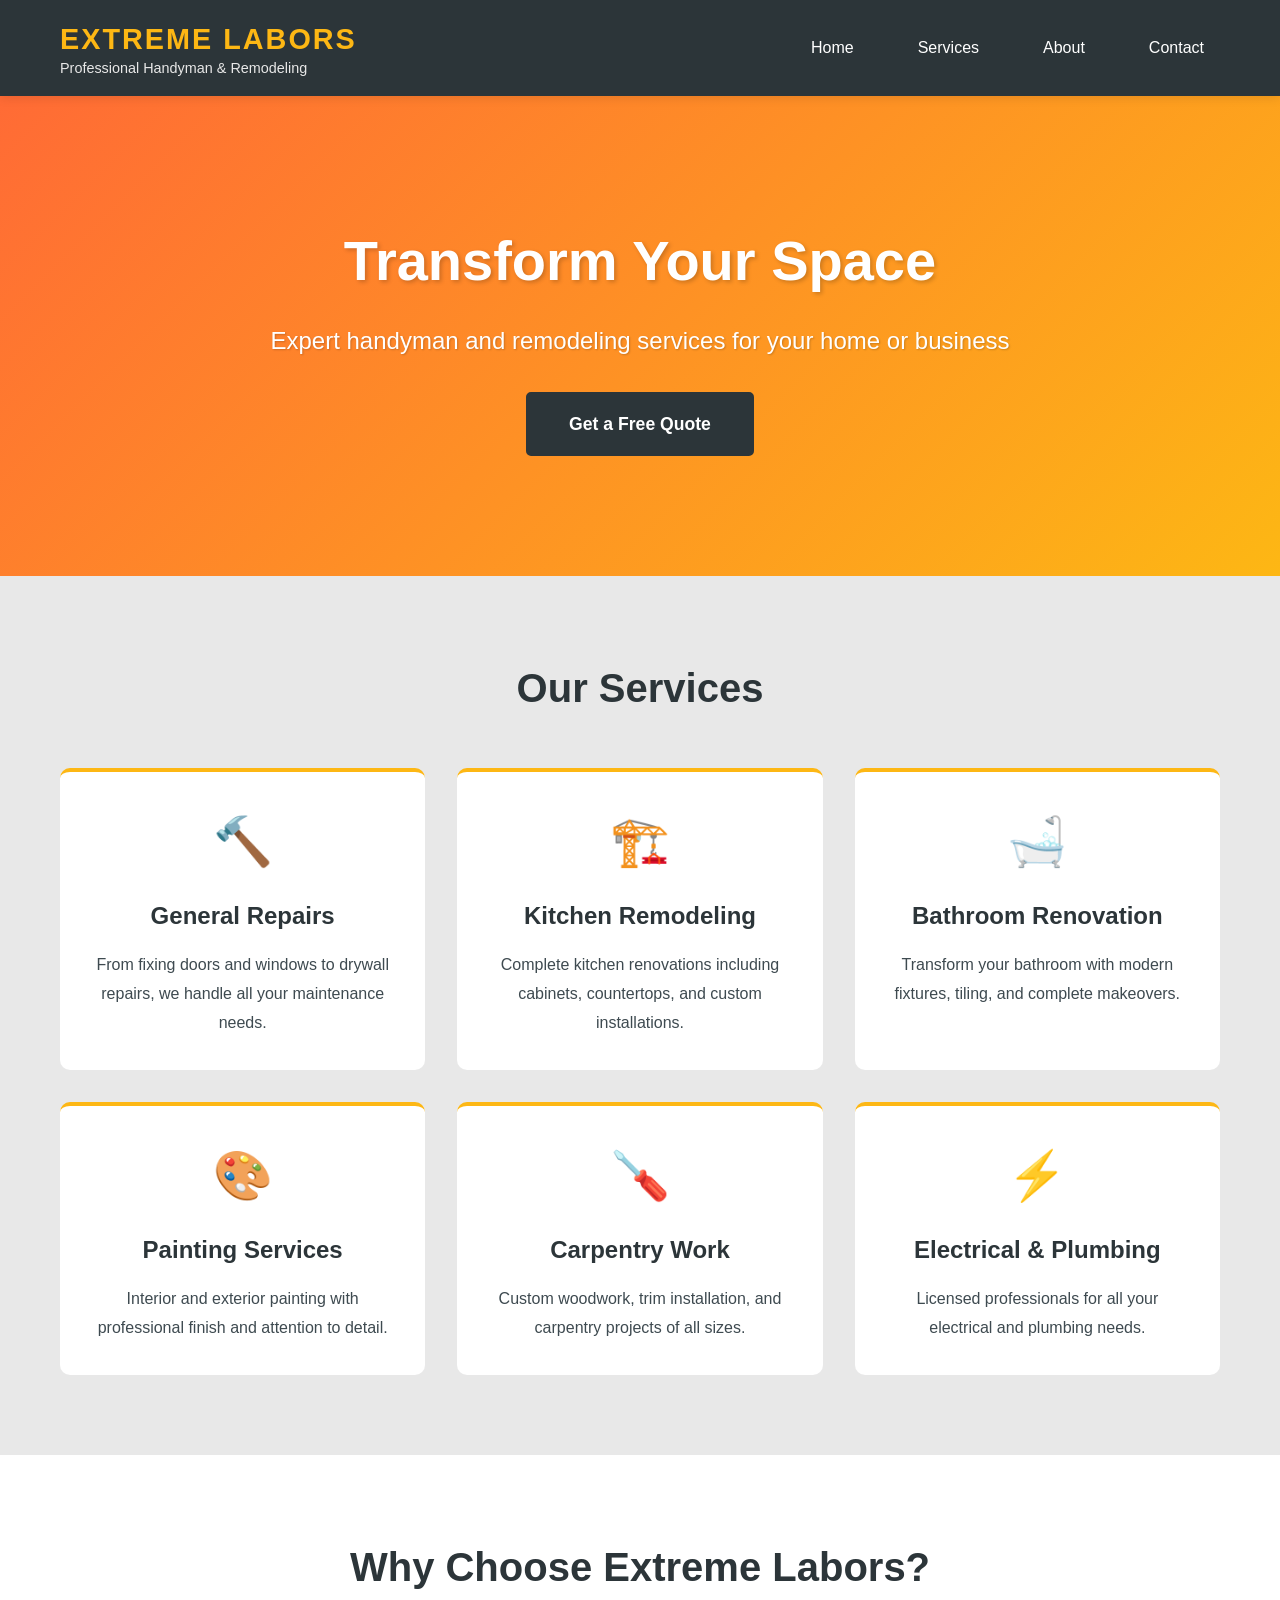
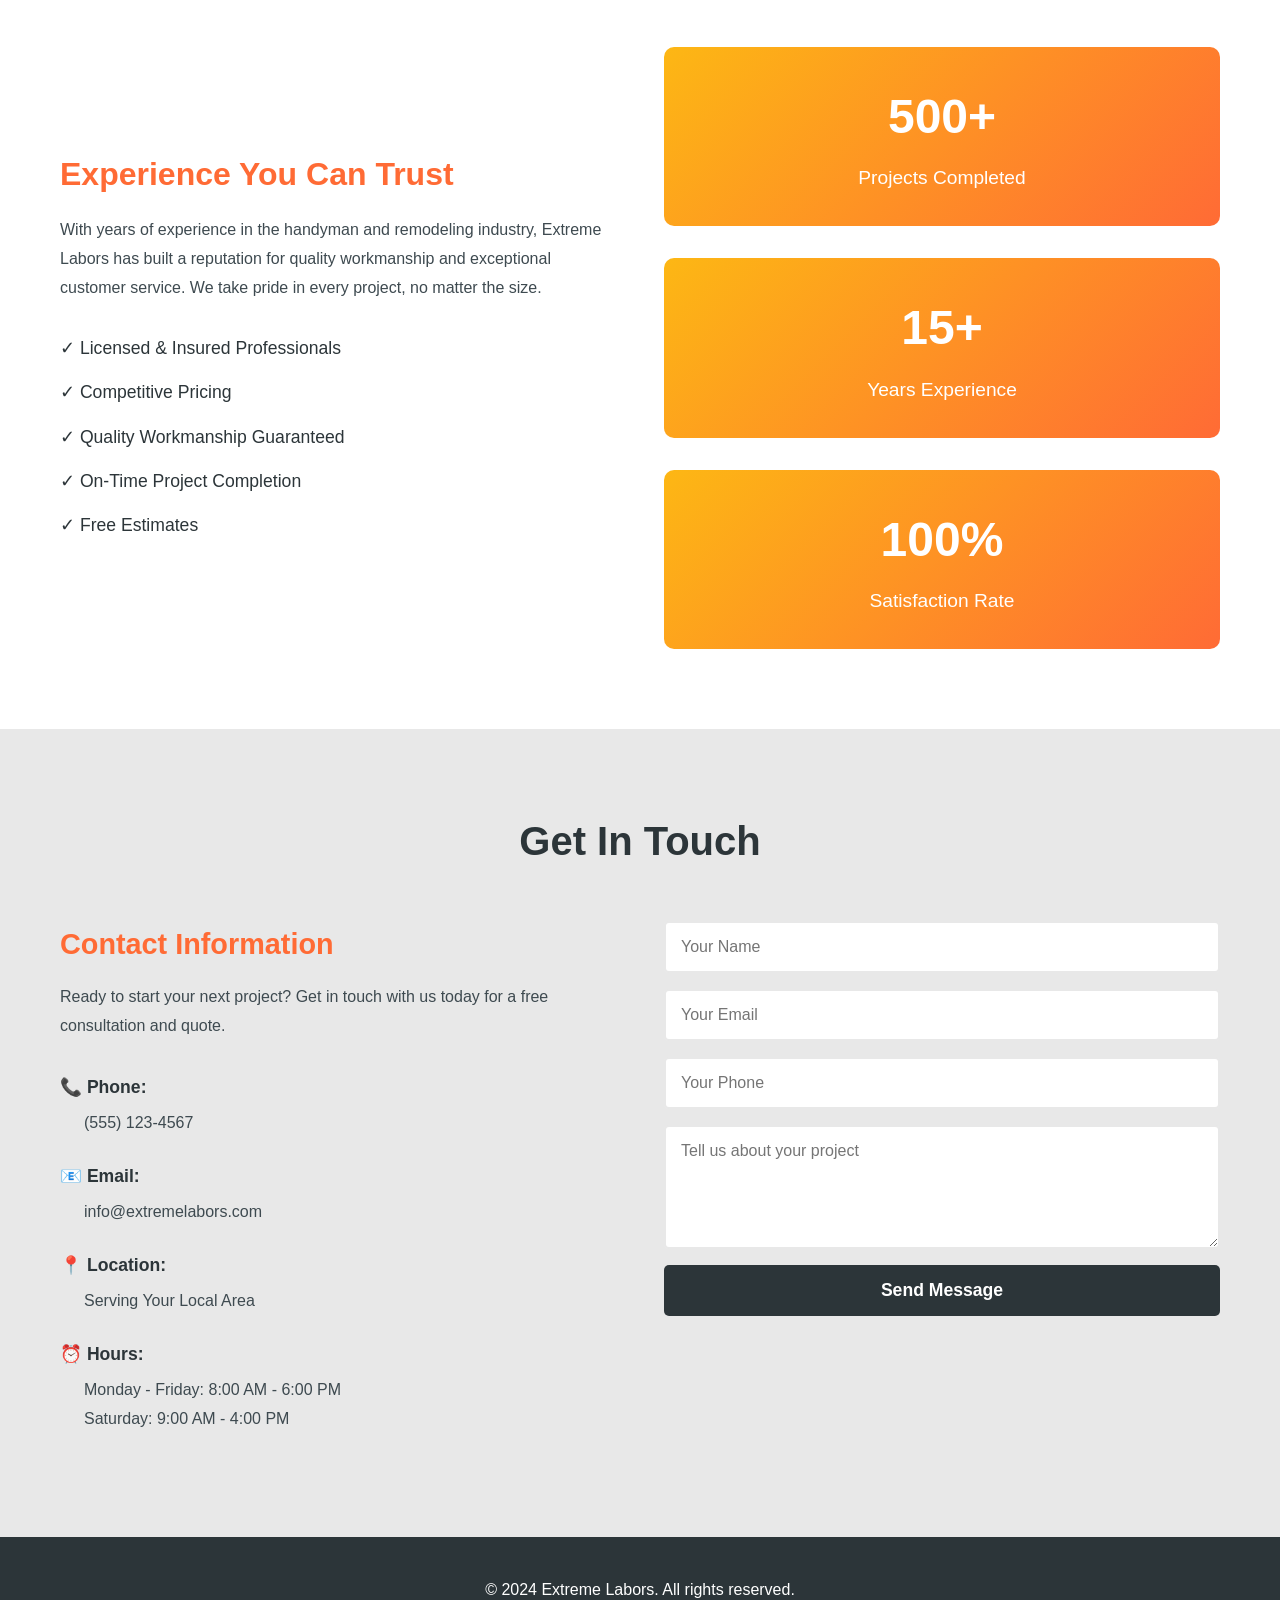
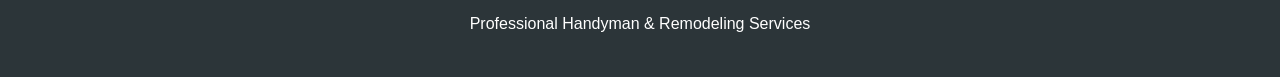
==== index.html @ 190b8da0 "Create Extreme Labors website with modern contractor color scheme Co-authored-by: D86petersen <93624" ====
<!DOCTYPE html>
<html lang="en">
<head>
    <meta charset="UTF-8">
    <meta name="viewport" content="width=device-width, initial-scale=1.0">
    <title>Extreme Labors - Professional Handyman & Remodeling Services</title>
    <link rel="stylesheet" href="styles.css">
</head>
<body>
    <header>
        <nav>
            <div class="logo">
                <h1>EXTREME LABORS</h1>
                <p class="tagline">Professional Handyman & Remodeling</p>
            </div>
            <ul class="nav-links">
                <li><a href="#home">Home</a></li>
                <li><a href="#services">Services</a></li>
                <li><a href="#about">About</a></li>
                <li><a href="#contact">Contact</a></li>
            </ul>
        </nav>
    </header>

    <section id="home" class="hero">
        <div class="hero-content">
            <h2>Transform Your Space</h2>
            <p>Expert handyman and remodeling services for your home or business</p>
            <a href="#contact" class="cta-button">Get a Free Quote</a>
        </div>
    </section>

    <section id="services" class="services">
        <div class="container">
            <h2>Our Services</h2>
            <div class="services-grid">
                <div class="service-card">
                    <div class="icon">🔨</div>
                    <h3>General Repairs</h3>
                    <p>From fixing doors and windows to drywall repairs, we handle all your maintenance needs.</p>
                </div>
                <div class="service-card">
                    <div class="icon">🏗️</div>
                    <h3>Kitchen Remodeling</h3>
                    <p>Complete kitchen renovations including cabinets, countertops, and custom installations.</p>
                </div>
                <div class="service-card">
                    <div class="icon">🛁</div>
                    <h3>Bathroom Renovation</h3>
                    <p>Transform your bathroom with modern fixtures, tiling, and complete makeovers.</p>
                </div>
                <div class="service-card">
                    <div class="icon">🎨</div>
                    <h3>Painting Services</h3>
                    <p>Interior and exterior painting with professional finish and attention to detail.</p>
                </div>
                <div class="service-card">
                    <div class="icon">🪛</div>
                    <h3>Carpentry Work</h3>
                    <p>Custom woodwork, trim installation, and carpentry projects of all sizes.</p>
                </div>
                <div class="service-card">
                    <div class="icon">⚡</div>
                    <h3>Electrical & Plumbing</h3>
                    <p>Licensed professionals for all your electrical and plumbing needs.</p>
                </div>
            </div>
        </div>
    </section>

    <section id="about" class="about">
        <div class="container">
            <h2>Why Choose Extreme Labors?</h2>
            <div class="about-content">
                <div class="about-text">
                    <h3>Experience You Can Trust</h3>
                    <p>With years of experience in the handyman and remodeling industry, Extreme Labors has built a reputation for quality workmanship and exceptional customer service. We take pride in every project, no matter the size.</p>
                    <ul class="features">
                        <li>✓ Licensed & Insured Professionals</li>
                        <li>✓ Competitive Pricing</li>
                        <li>✓ Quality Workmanship Guaranteed</li>
                        <li>✓ On-Time Project Completion</li>
                        <li>✓ Free Estimates</li>
                    </ul>
                </div>
                <div class="about-stats">
                    <div class="stat">
                        <h4>500+</h4>
                        <p>Projects Completed</p>
                    </div>
                    <div class="stat">
                        <h4>15+</h4>
                        <p>Years Experience</p>
                    </div>
                    <div class="stat">
                        <h4>100%</h4>
                        <p>Satisfaction Rate</p>
                    </div>
                </div>
            </div>
        </div>
    </section>

    <section id="contact" class="contact">
        <div class="container">
            <h2>Get In Touch</h2>
            <div class="contact-content">
                <div class="contact-info">
                    <h3>Contact Information</h3>
                    <p>Ready to start your next project? Get in touch with us today for a free consultation and quote.</p>
                    <div class="info-item">
                        <strong>📞 Phone:</strong>
                        <p>(555) 123-4567</p>
                    </div>
                    <div class="info-item">
                        <strong>📧 Email:</strong>
                        <p>info@extremelabors.com</p>
                    </div>
                    <div class="info-item">
                        <strong>📍 Location:</strong>
                        <p>Serving Your Local Area</p>
                    </div>
                    <div class="info-item">
                        <strong>⏰ Hours:</strong>
                        <p>Monday - Friday: 8:00 AM - 6:00 PM<br>
                        Saturday: 9:00 AM - 4:00 PM</p>
                    </div>
                </div>
                <div class="contact-form">
                    <form>
                        <input type="text" placeholder="Your Name" required>
                        <input type="email" placeholder="Your Email" required>
                        <input type="tel" placeholder="Your Phone">
                        <textarea placeholder="Tell us about your project" rows="5" required></textarea>
                        <button type="submit" class="cta-button">Send Message</button>
                    </form>
                </div>
            </div>
        </div>
    </section>

    <footer>
        <div class="container">
            <p>&copy; 2024 Extreme Labors. All rights reserved.</p>
            <p>Professional Handyman & Remodeling Services</p>
        </div>
    </footer>
</body>
</html>
---- styles.css ----
/* Modern Contractor Color Scheme */
:root {
    --primary-yellow: #FDB714;
    --primary-orange: #FF6B35;
    --dark-gray: #2C3539;
    --medium-gray: #3E4A50;
    --light-gray: #E8E8E8;
    --white: #FFFFFF;
    --accent-blue: #004E89;
}

* {
    margin: 0;
    padding: 0;
    box-sizing: border-box;
}

body {
    font-family: 'Segoe UI', Tahoma, Geneva, Verdana, sans-serif;
    line-height: 1.6;
    color: var(--dark-gray);
}

.container {
    max-width: 1200px;
    margin: 0 auto;
    padding: 0 20px;
}

/* Header & Navigation */
header {
    background: var(--dark-gray);
    color: var(--white);
    padding: 1rem 0;
    position: sticky;
    top: 0;
    z-index: 1000;
    box-shadow: 0 2px 10px rgba(0, 0, 0, 0.1);
}

nav {
    display: flex;
    justify-content: space-between;
    align-items: center;
    max-width: 1200px;
    margin: 0 auto;
    padding: 0 20px;
}

.logo h1 {
    color: var(--primary-yellow);
    font-size: 1.8rem;
    font-weight: bold;
    letter-spacing: 2px;
}

.logo .tagline {
    color: var(--light-gray);
    font-size: 0.9rem;
    margin-top: -5px;
}

.nav-links {
    display: flex;
    list-style: none;
    gap: 2rem;
}

.nav-links a {
    color: var(--white);
    text-decoration: none;
    font-weight: 500;
    transition: color 0.3s ease;
    padding: 0.5rem 1rem;
}

.nav-links a:hover {
    color: var(--primary-yellow);
}

/* Hero Section */
.hero {
    background: linear-gradient(135deg, var(--primary-orange) 0%, var(--primary-yellow) 100%);
    color: var(--white);
    padding: 120px 20px;
    text-align: center;
}

.hero-content h2 {
    font-size: 3.5rem;
    margin-bottom: 1rem;
    text-shadow: 2px 2px 4px rgba(0, 0, 0, 0.2);
}

.hero-content p {
    font-size: 1.5rem;
    margin-bottom: 2rem;
    text-shadow: 1px 1px 2px rgba(0, 0, 0, 0.2);
}

.cta-button {
    display: inline-block;
    background: var(--dark-gray);
    color: var(--white);
    padding: 15px 40px;
    text-decoration: none;
    border-radius: 5px;
    font-weight: bold;
    font-size: 1.1rem;
    transition: all 0.3s ease;
    border: 3px solid var(--dark-gray);
}

.cta-button:hover {
    background: var(--white);
    color: var(--dark-gray);
    transform: translateY(-3px);
    box-shadow: 0 5px 15px rgba(0, 0, 0, 0.3);
}

/* Services Section */
.services {
    padding: 80px 20px;
    background: var(--light-gray);
}

.services h2 {
    text-align: center;
    font-size: 2.5rem;
    margin-bottom: 3rem;
    color: var(--dark-gray);
}

.services-grid {
    display: grid;
    grid-template-columns: repeat(auto-fit, minmax(300px, 1fr));
    gap: 2rem;
}

.service-card {
    background: var(--white);
    padding: 2rem;
    border-radius: 10px;
    text-align: center;
    transition: all 0.3s ease;
    border-top: 4px solid var(--primary-yellow);
}

.service-card:hover {
    transform: translateY(-10px);
    box-shadow: 0 10px 30px rgba(0, 0, 0, 0.15);
    border-top-color: var(--primary-orange);
}

.service-card .icon {
    font-size: 3rem;
    margin-bottom: 1rem;
}

.service-card h3 {
    color: var(--dark-gray);
    margin-bottom: 1rem;
    font-size: 1.5rem;
}

.service-card p {
    color: var(--medium-gray);
    line-height: 1.8;
}

/* About Section */
.about {
    padding: 80px 20px;
    background: var(--white);
}

.about h2 {
    text-align: center;
    font-size: 2.5rem;
    margin-bottom: 3rem;
    color: var(--dark-gray);
}

.about-content {
    display: grid;
    grid-template-columns: 1fr 1fr;
    gap: 3rem;
    align-items: center;
}

.about-text h3 {
    color: var(--primary-orange);
    font-size: 2rem;
    margin-bottom: 1rem;
}

.about-text p {
    margin-bottom: 1.5rem;
    color: var(--medium-gray);
    line-height: 1.8;
}

.features {
    list-style: none;
}

.features li {
    padding: 0.5rem 0;
    color: var(--dark-gray);
    font-weight: 500;
    font-size: 1.1rem;
}

.about-stats {
    display: flex;
    flex-direction: column;
    gap: 2rem;
}

.stat {
    background: linear-gradient(135deg, var(--primary-yellow) 0%, var(--primary-orange) 100%);
    color: var(--white);
    padding: 2rem;
    border-radius: 10px;
    text-align: center;
}

.stat h4 {
    font-size: 3rem;
    margin-bottom: 0.5rem;
}

.stat p {
    font-size: 1.2rem;
    font-weight: 500;
}

/* Contact Section */
.contact {
    padding: 80px 20px;
    background: var(--light-gray);
}

.contact h2 {
    text-align: center;
    font-size: 2.5rem;
    margin-bottom: 3rem;
    color: var(--dark-gray);
}

.contact-content {
    display: grid;
    grid-template-columns: 1fr 1fr;
    gap: 3rem;
}

.contact-info h3 {
    color: var(--primary-orange);
    font-size: 1.8rem;
    margin-bottom: 1rem;
}

.contact-info p {
    color: var(--medium-gray);
    margin-bottom: 2rem;
    line-height: 1.8;
}

.info-item {
    margin-bottom: 1.5rem;
}

.info-item strong {
    color: var(--dark-gray);
    display: block;
    margin-bottom: 0.5rem;
    font-size: 1.1rem;
}

.info-item p {
    margin: 0;
    padding-left: 1.5rem;
}

.contact-form form {
    display: flex;
    flex-direction: column;
    gap: 1rem;
}

.contact-form input,
.contact-form textarea {
    padding: 15px;
    border: 2px solid var(--light-gray);
    border-radius: 5px;
    font-size: 1rem;
    font-family: inherit;
    transition: border-color 0.3s ease;
}

.contact-form input:focus,
.contact-form textarea:focus {
    outline: none;
    border-color: var(--primary-yellow);
}

.contact-form button {
    cursor: pointer;
    border: none;
}

/* Footer */
footer {
    background: var(--dark-gray);
    color: var(--white);
    text-align: center;
    padding: 2rem 20px;
}

footer p {
    margin: 0.5rem 0;
}

/* Responsive Design */
@media (max-width: 768px) {
    .nav-links {
        display: none;
    }
    
    .hero-content h2 {
        font-size: 2.5rem;
    }
    
    .hero-content p {
        font-size: 1.2rem;
    }
    
    .services-grid {
        grid-template-columns: 1fr;
    }
    
    .about-content,
    .contact-content {
        grid-template-columns: 1fr;
    }
    
    .about-stats {
        flex-direction: row;
        justify-content: space-around;
    }
    
    .stat {
        flex: 1;
        margin: 0 0.5rem;
    }
    
    .stat h4 {
        font-size: 2rem;
    }
    
    .stat p {
        font-size: 0.9rem;
    }
}

@media (max-width: 480px) {
    .logo h1 {
        font-size: 1.3rem;
    }
    
    .logo .tagline {
        font-size: 0.75rem;
    }
    
    .hero-content h2 {
        font-size: 2rem;
    }
    
    .hero-content p {
        font-size: 1rem;
    }
    
    .about-stats {
        flex-direction: column;
    }
    
    .stat {
        margin: 0;
    }
}
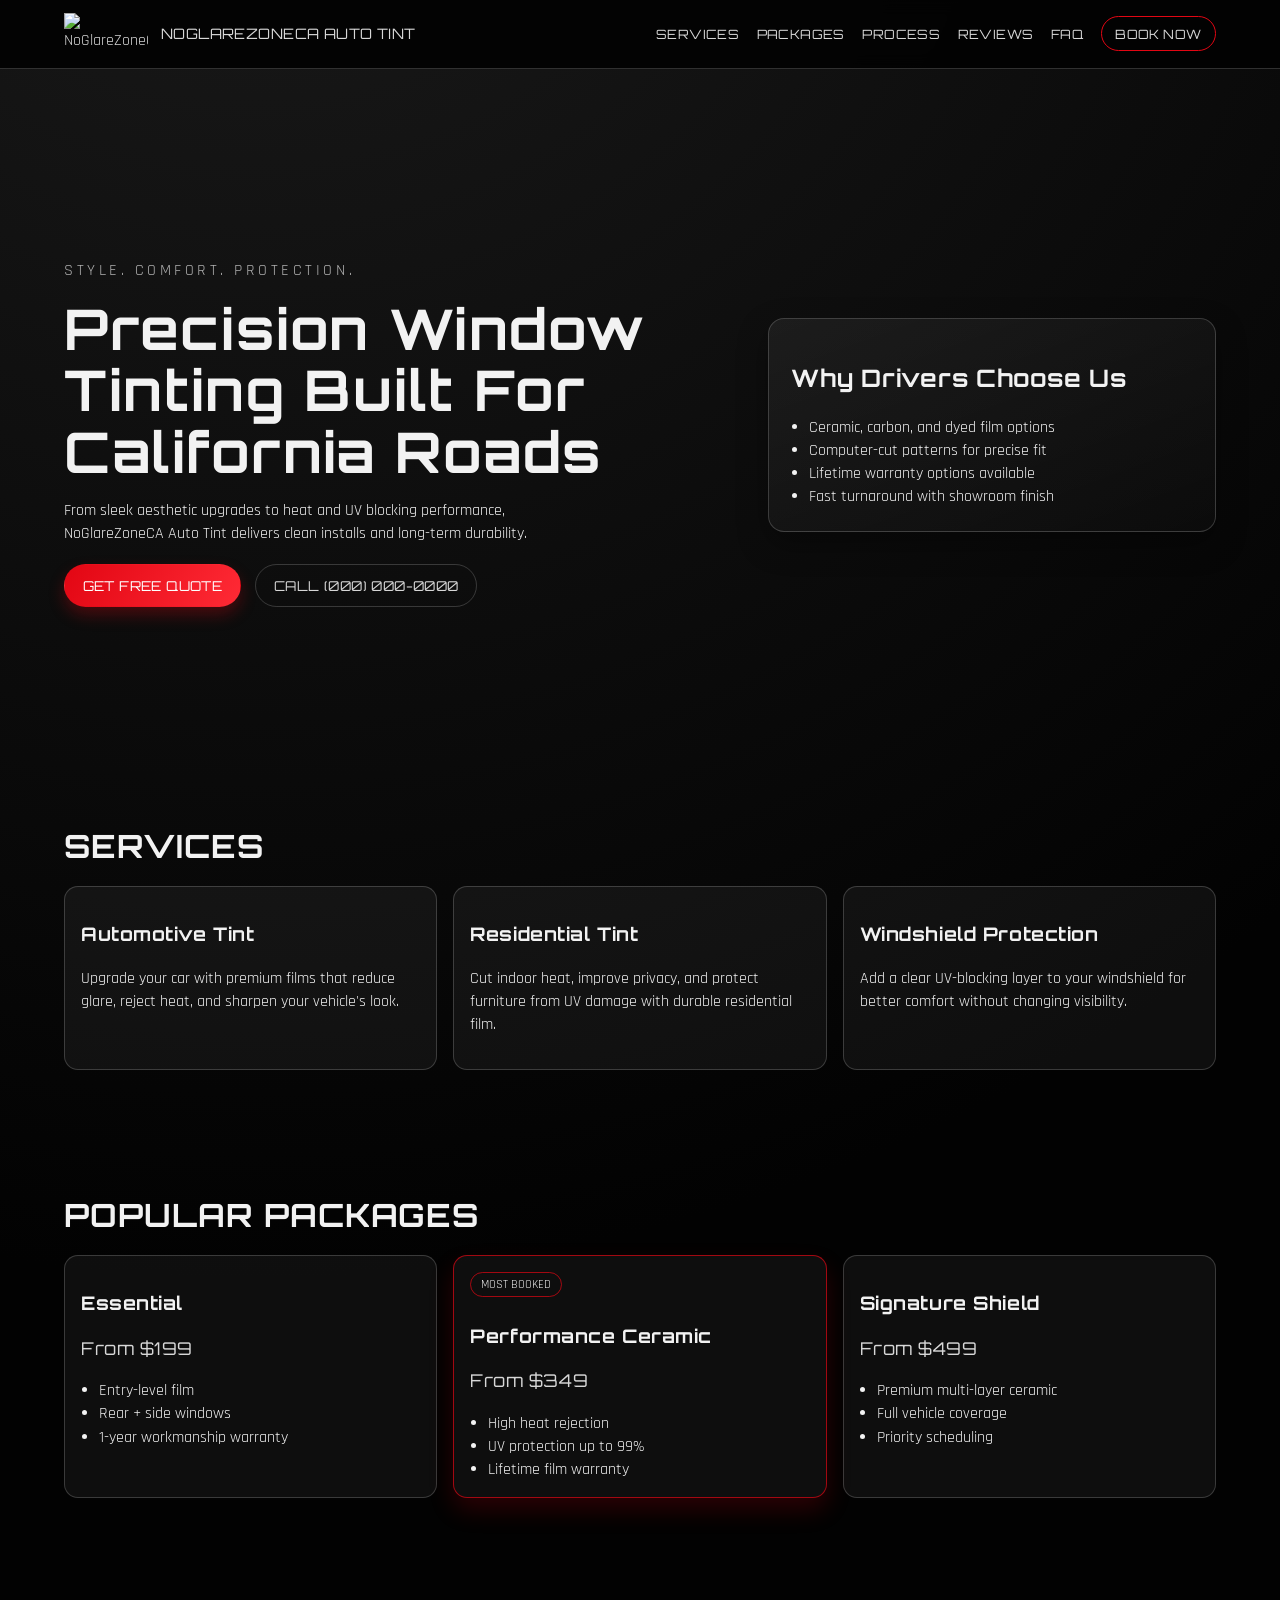
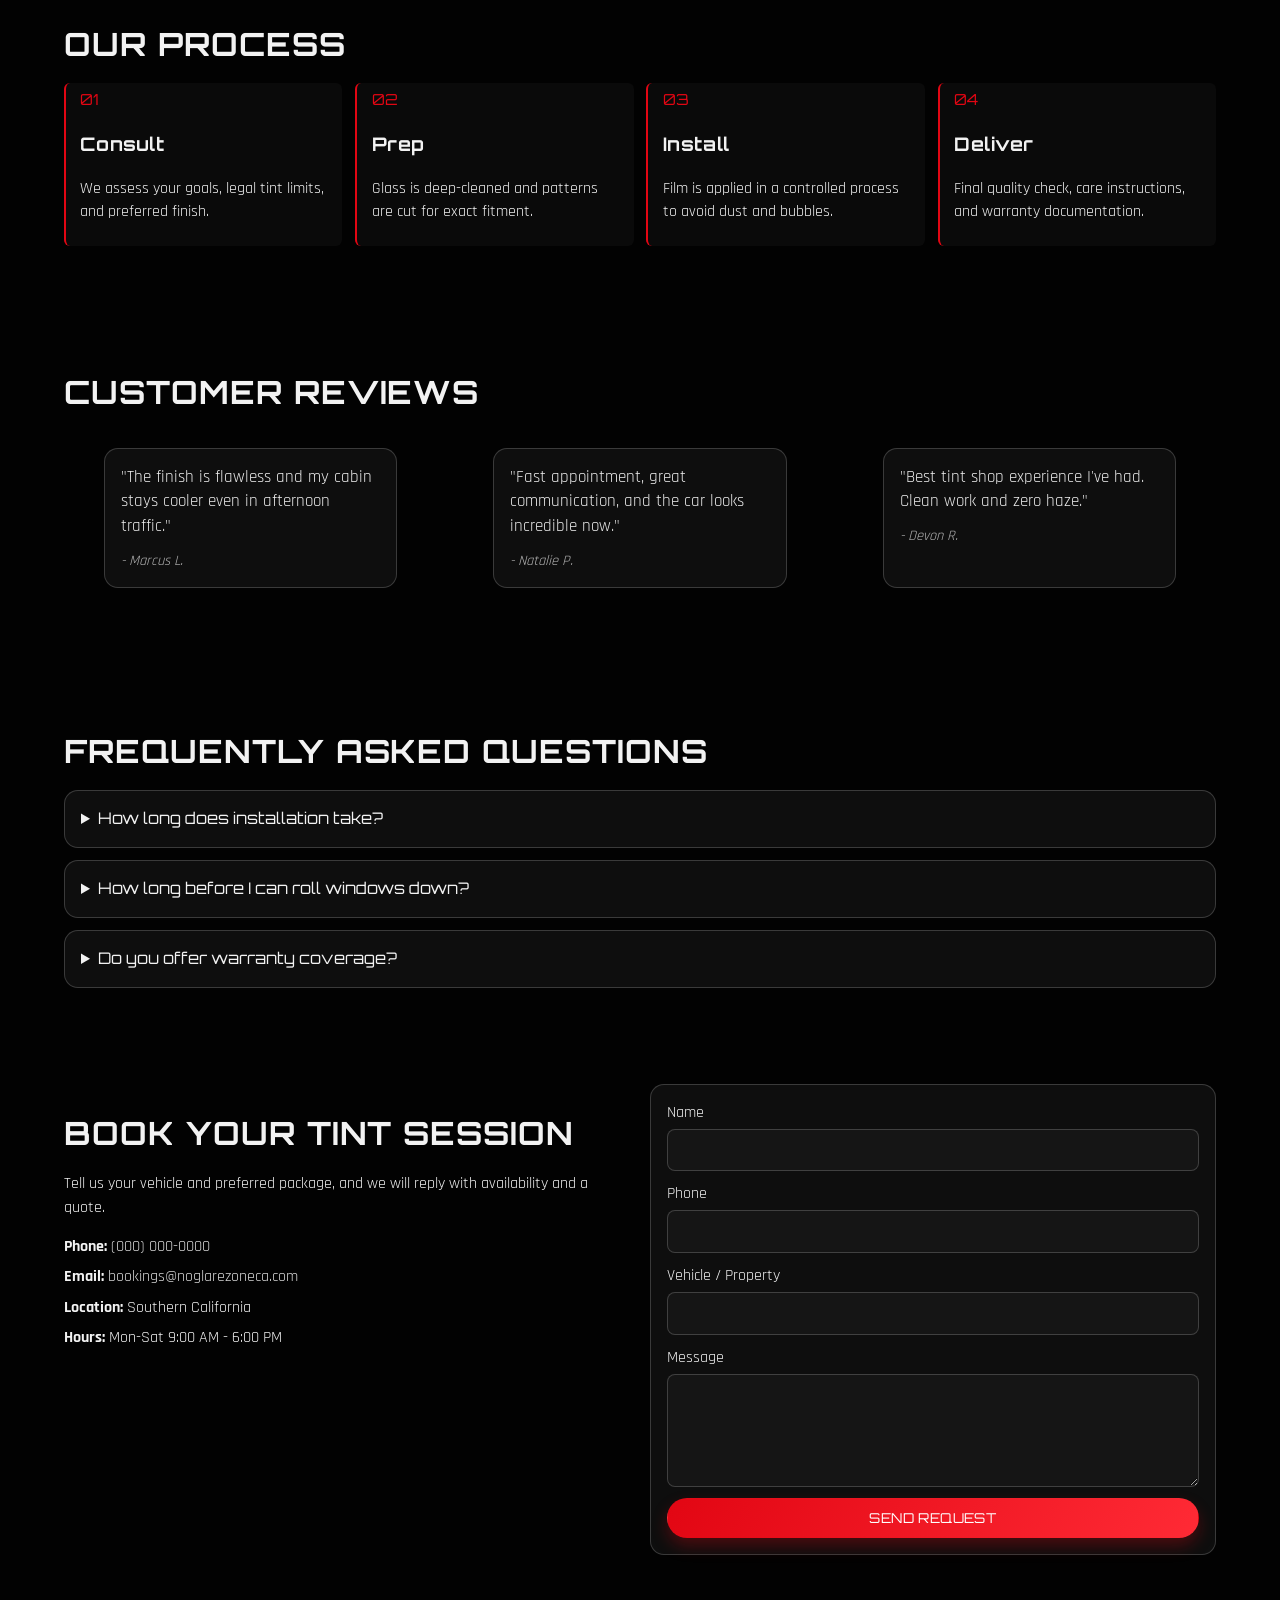
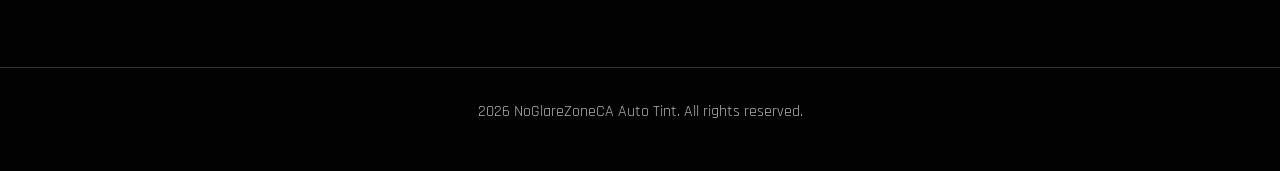
==== commit 65f19ffa: "Initial commit" ====
--- a/index.html
+++ b/index.html
@@ -1,149 +1,284 @@
 <!DOCTYPE html>
 <html lang="en">
-<head>
-    <meta charset="UTF-8">
-    <meta name="viewport" content="width=device-width, initial-scale=1.0">
-    <title>Extreme Labors - Professional Handyman & Remodeling Services</title>
-    <link rel="stylesheet" href="styles.css">
-</head>
-<body>
-    <header>
-        <nav>
-            <div class="logo">
-                <h1>EXTREME LABORS</h1>
-                <p class="tagline">Professional Handyman & Remodeling</p>
-            </div>
-            <ul class="nav-links">
-                <li><a href="#home">Home</a></li>
-                <li><a href="#services">Services</a></li>
-                <li><a href="#about">About</a></li>
-                <li><a href="#contact">Contact</a></li>
+  <head>
+    <meta charset="UTF-8" />
+    <meta http-equiv="X-UA-Compatible" content="IE=edge" />
+    <meta name="viewport" content="width=device-width, initial-scale=1.0" />
+    <title>NoGlareZoneCA Auto Tint | Premium Window Tinting</title>
+    <meta
+      name="description"
+      content="NoGlareZoneCA Auto Tint provides premium automotive and residential window tint installation with heat reduction, UV protection, and a precision finish."
+    />
+    <meta
+      name="keywords"
+      content="window tinting, auto tint, ceramic tint, tint shop, UV protection, heat rejection"
+    />
+    <meta name="author" content="NoGlareZoneCA Auto Tint" />
+    <meta property="og:type" content="website" />
+    <meta property="og:title" content="NoGlareZoneCA Auto Tint" />
+    <meta
+      property="og:description"
+      content="Professional window tinting with style, comfort, and protection."
+    />
+    <meta property="og:image" content="assets/noglarezoneca-logo.png" />
+    <meta property="og:url" content="https://noglarezoneca.com" />
+    <meta name="twitter:card" content="summary_large_image" />
+    <link rel="preconnect" href="https://fonts.googleapis.com" />
+    <link rel="preconnect" href="https://fonts.gstatic.com" crossorigin />
+    <link
+      href="https://fonts.googleapis.com/css2?family=Orbitron:wght@500;700;800&family=Rajdhani:wght@400;500;600;700&display=swap"
+      rel="stylesheet"
+    />
+    <link rel="manifest" href="site.webmanifest" />
+    <link rel="canonical" href="https://noglarezoneca.com" />
+    <link rel="stylesheet" href="styles.css" />
+    <script type="application/ld+json">
+      {
+        "@context": "https://schema.org",
+        "@type": "LocalBusiness",
+        "name": "NoGlareZoneCA Auto Tint",
+        "description": "Automotive and residential window tinting specialists.",
+        "url": "https://noglarezoneca.com",
+        "telephone": "+1-000-000-0000",
+        "email": "bookings@noglarezoneca.com",
+        "image": "https://noglarezoneca.com/assets/noglarezoneca-logo.png",
+        "areaServed": "California",
+        "openingHours": ["Mo-Sa 09:00-18:00"],
+        "priceRange": "$$"
+      }
+    </script>
+  </head>
+  <body>
+    <header class="topbar">
+      <a class="brand" href="#home" aria-label="NoGlareZoneCA Home">
+        <img
+          id="brandLogo"
+          src="assets/noglarezoneca-logo.png"
+          alt="NoGlareZoneCA Auto Tint logo"
+          width="180"
+          height="90"
+        />
+        <span>NoGlareZoneCA Auto Tint</span>
+      </a>
+
+      <button id="menuToggle" class="menu-toggle" aria-expanded="false" aria-controls="navMenu">
+        Menu
+      </button>
+
+      <nav id="navMenu" class="nav" aria-label="Main Navigation">
+        <a href="#services">Services</a>
+        <a href="#packages">Packages</a>
+        <a href="#process">Process</a>
+        <a href="#reviews">Reviews</a>
+        <a href="#faq">FAQ</a>
+        <a href="#contact" class="nav-cta">Book Now</a>
+      </nav>
+    </header>
+
+    <main id="home">
+      <section class="hero reveal">
+        <div class="hero-copy">
+          <p class="eyebrow">Style. Comfort. Protection.</p>
+          <h1>Precision Window Tinting Built For California Roads</h1>
+          <p>
+            From sleek aesthetic upgrades to heat and UV blocking performance, NoGlareZoneCA
+            Auto Tint delivers clean installs and long-term durability.
+          </p>
+          <div class="hero-actions">
+            <a class="btn btn-primary" href="#contact">Get Free Quote</a>
+            <a class="btn btn-outline" href="tel:+10000000000">Call (000) 000-0000</a>
+          </div>
+        </div>
+        <div class="hero-card">
+          <h2>Why Drivers Choose Us</h2>
+          <ul>
+            <li>Ceramic, carbon, and dyed film options</li>
+            <li>Computer-cut patterns for precise fit</li>
+            <li>Lifetime warranty options available</li>
+            <li>Fast turnaround with showroom finish</li>
+          </ul>
+        </div>
+      </section>
+
+      <section id="services" class="section reveal">
+        <h2>Services</h2>
+        <div class="grid three">
+          <article class="card">
+            <h3>Automotive Tint</h3>
+            <p>
+              Upgrade your car with premium films that reduce glare, reject heat, and sharpen your
+              vehicle's look.
+            </p>
+          </article>
+          <article class="card">
+            <h3>Residential Tint</h3>
+            <p>
+              Cut indoor heat, improve privacy, and protect furniture from UV damage with durable
+              residential film.
+            </p>
+          </article>
+          <article class="card">
+            <h3>Windshield Protection</h3>
+            <p>
+              Add a clear UV-blocking layer to your windshield for better comfort without changing
+              visibility.
+            </p>
+          </article>
+        </div>
+      </section>
+
+      <section id="packages" class="section reveal">
+        <h2>Popular Packages</h2>
+        <div class="grid three pricing">
+          <article class="price-card">
+            <h3>Essential</h3>
+            <p class="price">From $199</p>
+            <ul>
+              <li>Entry-level film</li>
+              <li>Rear + side windows</li>
+              <li>1-year workmanship warranty</li>
             </ul>
-        </nav>
-    </header>
-
-    <section id="home" class="hero">
-        <div class="hero-content">
-            <h2>Transform Your Space</h2>
-            <p>Expert handyman and remodeling services for your home or business</p>
-            <a href="#contact" class="cta-button">Get a Free Quote</a>
-        </div>
-    </section>
-
-    <section id="services" class="services">
-        <div class="container">
-            <h2>Our Services</h2>
-            <div class="services-grid">
-                <div class="service-card">
-                    <div class="icon">🔨</div>
-                    <h3>General Repairs</h3>
-                    <p>From fixing doors and windows to drywall repairs, we handle all your maintenance needs.</p>
-                </div>
-                <div class="service-card">
-                    <div class="icon">🏗️</div>
-                    <h3>Kitchen Remodeling</h3>
-                    <p>Complete kitchen renovations including cabinets, countertops, and custom installations.</p>
-                </div>
-                <div class="service-card">
-                    <div class="icon">🛁</div>
-                    <h3>Bathroom Renovation</h3>
-                    <p>Transform your bathroom with modern fixtures, tiling, and complete makeovers.</p>
-                </div>
-                <div class="service-card">
-                    <div class="icon">🎨</div>
-                    <h3>Painting Services</h3>
-                    <p>Interior and exterior painting with professional finish and attention to detail.</p>
-                </div>
-                <div class="service-card">
-                    <div class="icon">🪛</div>
-                    <h3>Carpentry Work</h3>
-                    <p>Custom woodwork, trim installation, and carpentry projects of all sizes.</p>
-                </div>
-                <div class="service-card">
-                    <div class="icon">⚡</div>
-                    <h3>Electrical & Plumbing</h3>
-                    <p>Licensed professionals for all your electrical and plumbing needs.</p>
-                </div>
-            </div>
-        </div>
-    </section>
-
-    <section id="about" class="about">
-        <div class="container">
-            <h2>Why Choose Extreme Labors?</h2>
-            <div class="about-content">
-                <div class="about-text">
-                    <h3>Experience You Can Trust</h3>
-                    <p>With years of experience in the handyman and remodeling industry, Extreme Labors has built a reputation for quality workmanship and exceptional customer service. We take pride in every project, no matter the size.</p>
-                    <ul class="features">
-                        <li>✓ Licensed & Insured Professionals</li>
-                        <li>✓ Competitive Pricing</li>
-                        <li>✓ Quality Workmanship Guaranteed</li>
-                        <li>✓ On-Time Project Completion</li>
-                        <li>✓ Free Estimates</li>
-                    </ul>
-                </div>
-                <div class="about-stats">
-                    <div class="stat">
-                        <h4>500+</h4>
-                        <p>Projects Completed</p>
-                    </div>
-                    <div class="stat">
-                        <h4>15+</h4>
-                        <p>Years Experience</p>
-                    </div>
-                    <div class="stat">
-                        <h4>100%</h4>
-                        <p>Satisfaction Rate</p>
-                    </div>
-                </div>
-            </div>
-        </div>
-    </section>
-
-    <section id="contact" class="contact">
-        <div class="container">
-            <h2>Get In Touch</h2>
-            <div class="contact-content">
-                <div class="contact-info">
-                    <h3>Contact Information</h3>
-                    <p>Ready to start your next project? Get in touch with us today for a free consultation and quote.</p>
-                    <div class="info-item">
-                        <strong>📞 Phone:</strong>
-                        <p>(555) 123-4567</p>
-                    </div>
-                    <div class="info-item">
-                        <strong>📧 Email:</strong>
-                        <p>info@extremelabors.com</p>
-                    </div>
-                    <div class="info-item">
-                        <strong>📍 Location:</strong>
-                        <p>Serving Your Local Area</p>
-                    </div>
-                    <div class="info-item">
-                        <strong>⏰ Hours:</strong>
-                        <p>Monday - Friday: 8:00 AM - 6:00 PM<br>
-                        Saturday: 9:00 AM - 4:00 PM</p>
-                    </div>
-                </div>
-                <div class="contact-form">
-                    <form>
-                        <input type="text" placeholder="Your Name" required>
-                        <input type="email" placeholder="Your Email" required>
-                        <input type="tel" placeholder="Your Phone">
-                        <textarea placeholder="Tell us about your project" rows="5" required></textarea>
-                        <button type="submit" class="cta-button">Send Message</button>
-                    </form>
-                </div>
-            </div>
-        </div>
-    </section>
-
-    <footer>
-        <div class="container">
-            <p>&copy; 2024 Extreme Labors. All rights reserved.</p>
-            <p>Professional Handyman & Remodeling Services</p>
-        </div>
+          </article>
+          <article class="price-card featured">
+            <p class="tag">Most Booked</p>
+            <h3>Performance Ceramic</h3>
+            <p class="price">From $349</p>
+            <ul>
+              <li>High heat rejection</li>
+              <li>UV protection up to 99%</li>
+              <li>Lifetime film warranty</li>
+            </ul>
+          </article>
+          <article class="price-card">
+            <h3>Signature Shield</h3>
+            <p class="price">From $499</p>
+            <ul>
+              <li>Premium multi-layer ceramic</li>
+              <li>Full vehicle coverage</li>
+              <li>Priority scheduling</li>
+            </ul>
+          </article>
+        </div>
+      </section>
+
+      <section id="process" class="section reveal">
+        <h2>Our Process</h2>
+        <div class="timeline">
+          <article>
+            <span>01</span>
+            <h3>Consult</h3>
+            <p>We assess your goals, legal tint limits, and preferred finish.</p>
+          </article>
+          <article>
+            <span>02</span>
+            <h3>Prep</h3>
+            <p>Glass is deep-cleaned and patterns are cut for exact fitment.</p>
+          </article>
+          <article>
+            <span>03</span>
+            <h3>Install</h3>
+            <p>Film is applied in a controlled process to avoid dust and bubbles.</p>
+          </article>
+          <article>
+            <span>04</span>
+            <h3>Deliver</h3>
+            <p>Final quality check, care instructions, and warranty documentation.</p>
+          </article>
+        </div>
+      </section>
+
+      <section id="reviews" class="section reveal">
+        <h2>Customer Reviews</h2>
+        <div class="grid three">
+          <blockquote class="review">
+            "The finish is flawless and my cabin stays cooler even in afternoon traffic."
+            <cite>- Marcus L.</cite>
+          </blockquote>
+          <blockquote class="review">
+            "Fast appointment, great communication, and the car looks incredible now."
+            <cite>- Natalie P.</cite>
+          </blockquote>
+          <blockquote class="review">
+            "Best tint shop experience I've had. Clean work and zero haze."
+            <cite>- Devon R.</cite>
+          </blockquote>
+        </div>
+      </section>
+
+      <section id="faq" class="section reveal">
+        <h2>Frequently Asked Questions</h2>
+        <div class="faq-list">
+          <details>
+            <summary>How long does installation take?</summary>
+            <p>Most vehicles are completed in 2-4 hours, depending on film and coverage.</p>
+          </details>
+          <details>
+            <summary>How long before I can roll windows down?</summary>
+            <p>We recommend waiting at least 3-5 days while film fully cures.</p>
+          </details>
+          <details>
+            <summary>Do you offer warranty coverage?</summary>
+            <p>Yes. Warranty terms vary by film, with lifetime options on premium packages.</p>
+          </details>
+        </div>
+      </section>
+
+      <section id="contact" class="section contact reveal">
+        <div>
+          <h2>Book Your Tint Session</h2>
+          <p>
+            Tell us your vehicle and preferred package, and we will reply with availability and a
+            quote.
+          </p>
+          <ul class="contact-list">
+            <li><strong>Phone:</strong> <a href="tel:+10000000000">(000) 000-0000</a></li>
+            <li><strong>Email:</strong> <a href="mailto:bookings@noglarezoneca.com">bookings@noglarezoneca.com</a></li>
+            <li><strong>Location:</strong> Southern California</li>
+            <li><strong>Hours:</strong> Mon-Sat 9:00 AM - 6:00 PM</li>
+          </ul>
+        </div>
+
+        <form
+          name="contact"
+          method="POST"
+          action="thank-you.html"
+          data-netlify="true"
+          netlify-honeypot="bot-field"
+          class="contact-form"
+        >
+          <input type="hidden" name="form-name" value="contact" />
+          <p class="hidden-field">
+            <label>
+              Do not fill this out if you're human: <input name="bot-field" />
+            </label>
+          </p>
+          <label>
+            Name
+            <input type="text" name="name" required autocomplete="name" />
+          </label>
+          <label>
+            Phone
+            <input type="tel" name="phone" required autocomplete="tel" />
+          </label>
+          <label>
+            Vehicle / Property
+            <input type="text" name="vehicle" required />
+          </label>
+          <label>
+            Message
+            <textarea name="message" rows="4" required></textarea>
+          </label>
+          <button class="btn btn-primary" type="submit">Send Request</button>
+        </form>
+      </section>
+    </main>
+
+    <footer class="footer">
+      <p>
+        <span id="year"></span> NoGlareZoneCA Auto Tint. All rights reserved.
+      </p>
     </footer>
-</body>
+
+    <script src="script.js"></script>
+  </body>
 </html>
--- a/styles.css
+++ b/styles.css
@@ -1,390 +1,380 @@
-/* Modern Contractor Color Scheme */
 :root {
-    --primary-yellow: #FDB714;
-    --primary-orange: #FF6B35;
-    --dark-gray: #2C3539;
-    --medium-gray: #3E4A50;
-    --light-gray: #E8E8E8;
-    --white: #FFFFFF;
-    --accent-blue: #004E89;
+  --bg: #020202;
+  --bg-soft: #111;
+  --text: #f2f2f2;
+  --muted: #b2b2b2;
+  --silver: #d7d7d7;
+  --red: #e20613;
+  --red-dark: #96070d;
+  --card: rgba(255, 255, 255, 0.05);
+  --border: rgba(255, 255, 255, 0.18);
+  --shadow: 0 12px 30px rgba(0, 0, 0, 0.35);
 }
 
 * {
-    margin: 0;
-    padding: 0;
-    box-sizing: border-box;
-}
-
+  box-sizing: border-box;
+}
+
+html,
 body {
-    font-family: 'Segoe UI', Tahoma, Geneva, Verdana, sans-serif;
-    line-height: 1.6;
-    color: var(--dark-gray);
-}
-
-.container {
-    max-width: 1200px;
-    margin: 0 auto;
-    padding: 0 20px;
-}
-
-/* Header & Navigation */
-header {
-    background: var(--dark-gray);
-    color: var(--white);
-    padding: 1rem 0;
-    position: sticky;
-    top: 0;
-    z-index: 1000;
-    box-shadow: 0 2px 10px rgba(0, 0, 0, 0.1);
-}
-
-nav {
-    display: flex;
-    justify-content: space-between;
-    align-items: center;
-    max-width: 1200px;
-    margin: 0 auto;
-    padding: 0 20px;
-}
-
-.logo h1 {
-    color: var(--primary-yellow);
-    font-size: 1.8rem;
-    font-weight: bold;
-    letter-spacing: 2px;
-}
-
-.logo .tagline {
-    color: var(--light-gray);
-    font-size: 0.9rem;
-    margin-top: -5px;
-}
-
-.nav-links {
-    display: flex;
-    list-style: none;
-    gap: 2rem;
-}
-
-.nav-links a {
-    color: var(--white);
-    text-decoration: none;
-    font-weight: 500;
-    transition: color 0.3s ease;
-    padding: 0.5rem 1rem;
-}
-
-.nav-links a:hover {
-    color: var(--primary-yellow);
-}
-
-/* Hero Section */
+  margin: 0;
+  padding: 0;
+}
+
+body {
+  font-family: "Rajdhani", sans-serif;
+  color: var(--text);
+  background: radial-gradient(circle at 20% -10%, #1c1c1c 0%, var(--bg) 42%),
+    linear-gradient(130deg, rgba(226, 6, 19, 0.08), transparent 36%);
+  line-height: 1.45;
+}
+
+h1,
+h2,
+h3,
+.brand span,
+.price,
+.btn,
+.nav a {
+  font-family: "Orbitron", sans-serif;
+  letter-spacing: 0.03em;
+}
+
+a {
+  color: var(--silver);
+  text-decoration: none;
+}
+
+a:hover {
+  color: var(--text);
+}
+
+.topbar {
+  position: sticky;
+  top: 0;
+  z-index: 50;
+  display: flex;
+  align-items: center;
+  justify-content: space-between;
+  gap: 1rem;
+  padding: 0.8rem 5vw;
+  backdrop-filter: blur(8px);
+  background: rgba(2, 2, 2, 0.88);
+  border-bottom: 1px solid var(--border);
+}
+
+.brand {
+  display: flex;
+  align-items: center;
+  gap: 0.8rem;
+}
+
+.brand img {
+  width: auto;
+  height: 42px;
+  object-fit: contain;
+}
+
+.brand span {
+  font-size: 0.9rem;
+  text-transform: uppercase;
+}
+
+.nav {
+  display: flex;
+  gap: 1.1rem;
+  align-items: center;
+}
+
+.nav a {
+  font-size: 0.8rem;
+  text-transform: uppercase;
+}
+
+.nav-cta {
+  border: 1px solid var(--red);
+  padding: 0.45rem 0.85rem;
+  border-radius: 999px;
+}
+
+.menu-toggle {
+  display: none;
+  border: 1px solid var(--border);
+  background: transparent;
+  color: var(--text);
+  font-family: "Orbitron", sans-serif;
+  padding: 0.45rem 0.7rem;
+  border-radius: 7px;
+}
+
+main {
+  padding: 2rem 5vw 4rem;
+}
+
 .hero {
-    background: linear-gradient(135deg, var(--primary-orange) 0%, var(--primary-yellow) 100%);
-    color: var(--white);
-    padding: 120px 20px;
-    text-align: center;
-}
-
-.hero-content h2 {
-    font-size: 3.5rem;
-    margin-bottom: 1rem;
-    text-shadow: 2px 2px 4px rgba(0, 0, 0, 0.2);
-}
-
-.hero-content p {
-    font-size: 1.5rem;
-    margin-bottom: 2rem;
-    text-shadow: 1px 1px 2px rgba(0, 0, 0, 0.2);
-}
-
-.cta-button {
-    display: inline-block;
-    background: var(--dark-gray);
-    color: var(--white);
-    padding: 15px 40px;
-    text-decoration: none;
-    border-radius: 5px;
-    font-weight: bold;
-    font-size: 1.1rem;
-    transition: all 0.3s ease;
-    border: 3px solid var(--dark-gray);
-}
-
-.cta-button:hover {
-    background: var(--white);
-    color: var(--dark-gray);
-    transform: translateY(-3px);
-    box-shadow: 0 5px 15px rgba(0, 0, 0, 0.3);
-}
-
-/* Services Section */
-.services {
-    padding: 80px 20px;
-    background: var(--light-gray);
-}
-
-.services h2 {
-    text-align: center;
-    font-size: 2.5rem;
-    margin-bottom: 3rem;
-    color: var(--dark-gray);
-}
-
-.services-grid {
-    display: grid;
-    grid-template-columns: repeat(auto-fit, minmax(300px, 1fr));
-    gap: 2rem;
-}
-
-.service-card {
-    background: var(--white);
-    padding: 2rem;
-    border-radius: 10px;
-    text-align: center;
-    transition: all 0.3s ease;
-    border-top: 4px solid var(--primary-yellow);
-}
-
-.service-card:hover {
-    transform: translateY(-10px);
-    box-shadow: 0 10px 30px rgba(0, 0, 0, 0.15);
-    border-top-color: var(--primary-orange);
-}
-
-.service-card .icon {
-    font-size: 3rem;
-    margin-bottom: 1rem;
-}
-
-.service-card h3 {
-    color: var(--dark-gray);
-    margin-bottom: 1rem;
-    font-size: 1.5rem;
-}
-
-.service-card p {
-    color: var(--medium-gray);
-    line-height: 1.8;
-}
-
-/* About Section */
-.about {
-    padding: 80px 20px;
-    background: var(--white);
-}
-
-.about h2 {
-    text-align: center;
-    font-size: 2.5rem;
-    margin-bottom: 3rem;
-    color: var(--dark-gray);
-}
-
-.about-content {
-    display: grid;
-    grid-template-columns: 1fr 1fr;
-    gap: 3rem;
-    align-items: center;
-}
-
-.about-text h3 {
-    color: var(--primary-orange);
-    font-size: 2rem;
-    margin-bottom: 1rem;
-}
-
-.about-text p {
-    margin-bottom: 1.5rem;
-    color: var(--medium-gray);
-    line-height: 1.8;
-}
-
-.features {
-    list-style: none;
-}
-
-.features li {
-    padding: 0.5rem 0;
-    color: var(--dark-gray);
-    font-weight: 500;
-    font-size: 1.1rem;
-}
-
-.about-stats {
-    display: flex;
-    flex-direction: column;
-    gap: 2rem;
-}
-
-.stat {
-    background: linear-gradient(135deg, var(--primary-yellow) 0%, var(--primary-orange) 100%);
-    color: var(--white);
-    padding: 2rem;
-    border-radius: 10px;
-    text-align: center;
-}
-
-.stat h4 {
-    font-size: 3rem;
-    margin-bottom: 0.5rem;
-}
-
-.stat p {
-    font-size: 1.2rem;
-    font-weight: 500;
-}
-
-/* Contact Section */
+  min-height: 72vh;
+  display: grid;
+  grid-template-columns: 1.2fr 0.8fr;
+  gap: 2rem;
+  align-items: center;
+}
+
+.eyebrow {
+  text-transform: uppercase;
+  letter-spacing: 0.22em;
+  color: var(--muted);
+}
+
+.hero h1 {
+  font-size: clamp(2rem, 5vw, 3.5rem);
+  margin: 0.4rem 0;
+  line-height: 1.1;
+}
+
+.hero-copy > p {
+  max-width: 62ch;
+}
+
+.hero-actions {
+  display: flex;
+  gap: 0.9rem;
+  flex-wrap: wrap;
+  margin-top: 1.2rem;
+}
+
+.btn {
+  font-size: 0.85rem;
+  text-transform: uppercase;
+  border-radius: 999px;
+  padding: 0.65rem 1.1rem;
+  border: 1px solid transparent;
+  transition: transform 180ms ease, box-shadow 180ms ease;
+}
+
+.btn:hover {
+  transform: translateY(-2px);
+}
+
+.btn-primary {
+  background: linear-gradient(120deg, var(--red), #ff2a35);
+  color: #fff;
+  box-shadow: 0 8px 16px rgba(226, 6, 19, 0.28);
+}
+
+.btn-outline {
+  border-color: var(--border);
+}
+
+.hero-card {
+  border: 1px solid var(--border);
+  border-radius: 16px;
+  padding: 1.4rem;
+  background: linear-gradient(160deg, rgba(255, 255, 255, 0.06), rgba(255, 255, 255, 0.02));
+  box-shadow: var(--shadow);
+}
+
+.hero-card ul {
+  margin: 0;
+  padding-left: 1.1rem;
+}
+
+.section {
+  padding: 3rem 0;
+}
+
+.section h2 {
+  font-size: clamp(1.4rem, 3vw, 2rem);
+  text-transform: uppercase;
+  margin-bottom: 1rem;
+}
+
+.grid {
+  display: grid;
+  gap: 1rem;
+}
+
+.grid.three {
+  grid-template-columns: repeat(3, minmax(0, 1fr));
+}
+
+.card,
+.price-card,
+.review,
+.faq-list details,
+.contact-form {
+  border: 1px solid var(--border);
+  background: var(--card);
+  border-radius: 14px;
+  padding: 1rem;
+}
+
+.pricing .price-card {
+  position: relative;
+}
+
+.price-card .price {
+  color: var(--silver);
+  font-size: 1.1rem;
+}
+
+.price-card ul {
+  margin: 0;
+  padding-left: 1.1rem;
+}
+
+.featured {
+  border-color: rgba(226, 6, 19, 0.7);
+  box-shadow: 0 12px 24px rgba(226, 6, 19, 0.18);
+}
+
+.tag {
+  display: inline-block;
+  margin: 0 0 0.4rem;
+  padding: 0.2rem 0.6rem;
+  border-radius: 999px;
+  font-size: 0.72rem;
+  text-transform: uppercase;
+  border: 1px solid rgba(226, 6, 19, 0.7);
+}
+
+.timeline {
+  display: grid;
+  grid-template-columns: repeat(4, minmax(0, 1fr));
+  gap: 0.8rem;
+}
+
+.timeline article {
+  border-left: 2px solid var(--red);
+  padding: 0.4rem 0.9rem;
+  background: rgba(255, 255, 255, 0.03);
+  border-radius: 6px;
+}
+
+.timeline span {
+  color: var(--red);
+  font-family: "Orbitron", sans-serif;
+  font-size: 0.95rem;
+}
+
+.review {
+  font-size: 1.06rem;
+  color: #ececec;
+}
+
+.review cite {
+  display: block;
+  margin-top: 0.75rem;
+  color: var(--muted);
+  font-size: 0.9rem;
+}
+
+.faq-list {
+  display: grid;
+  gap: 0.8rem;
+}
+
+.faq-list summary {
+  cursor: pointer;
+  font-family: "Orbitron", sans-serif;
+}
+
 .contact {
-    padding: 80px 20px;
-    background: var(--light-gray);
-}
-
-.contact h2 {
-    text-align: center;
-    font-size: 2.5rem;
-    margin-bottom: 3rem;
-    color: var(--dark-gray);
-}
-
-.contact-content {
-    display: grid;
-    grid-template-columns: 1fr 1fr;
-    gap: 3rem;
-}
-
-.contact-info h3 {
-    color: var(--primary-orange);
-    font-size: 1.8rem;
-    margin-bottom: 1rem;
-}
-
-.contact-info p {
-    color: var(--medium-gray);
-    margin-bottom: 2rem;
-    line-height: 1.8;
-}
-
-.info-item {
-    margin-bottom: 1.5rem;
-}
-
-.info-item strong {
-    color: var(--dark-gray);
-    display: block;
-    margin-bottom: 0.5rem;
-    font-size: 1.1rem;
-}
-
-.info-item p {
-    margin: 0;
-    padding-left: 1.5rem;
-}
-
-.contact-form form {
-    display: flex;
-    flex-direction: column;
-    gap: 1rem;
+  display: grid;
+  grid-template-columns: 1fr 1fr;
+  gap: 1.2rem;
+}
+
+.contact-list {
+  list-style: none;
+  padding: 0;
+  margin: 0;
+  display: grid;
+  gap: 0.45rem;
+}
+
+.contact-form {
+  display: grid;
+  gap: 0.7rem;
+}
+
+.contact-form label {
+  display: grid;
+  gap: 0.3rem;
 }
 
 .contact-form input,
 .contact-form textarea {
-    padding: 15px;
-    border: 2px solid var(--light-gray);
-    border-radius: 5px;
-    font-size: 1rem;
-    font-family: inherit;
-    transition: border-color 0.3s ease;
-}
-
-.contact-form input:focus,
-.contact-form textarea:focus {
-    outline: none;
-    border-color: var(--primary-yellow);
-}
-
-.contact-form button {
-    cursor: pointer;
-    border: none;
-}
-
-/* Footer */
-footer {
-    background: var(--dark-gray);
-    color: var(--white);
-    text-align: center;
-    padding: 2rem 20px;
-}
-
-footer p {
-    margin: 0.5rem 0;
-}
-
-/* Responsive Design */
-@media (max-width: 768px) {
-    .nav-links {
-        display: none;
-    }
-    
-    .hero-content h2 {
-        font-size: 2.5rem;
-    }
-    
-    .hero-content p {
-        font-size: 1.2rem;
-    }
-    
-    .services-grid {
-        grid-template-columns: 1fr;
-    }
-    
-    .about-content,
-    .contact-content {
-        grid-template-columns: 1fr;
-    }
-    
-    .about-stats {
-        flex-direction: row;
-        justify-content: space-around;
-    }
-    
-    .stat {
-        flex: 1;
-        margin: 0 0.5rem;
-    }
-    
-    .stat h4 {
-        font-size: 2rem;
-    }
-    
-    .stat p {
-        font-size: 0.9rem;
-    }
-}
-
-@media (max-width: 480px) {
-    .logo h1 {
-        font-size: 1.3rem;
-    }
-    
-    .logo .tagline {
-        font-size: 0.75rem;
-    }
-    
-    .hero-content h2 {
-        font-size: 2rem;
-    }
-    
-    .hero-content p {
-        font-size: 1rem;
-    }
-    
-    .about-stats {
-        flex-direction: column;
-    }
-    
-    .stat {
-        margin: 0;
-    }
-}
+  width: 100%;
+  border-radius: 8px;
+  border: 1px solid var(--border);
+  background: rgba(255, 255, 255, 0.03);
+  color: var(--text);
+  padding: 0.55rem 0.65rem;
+  font: inherit;
+}
+
+.contact-form textarea {
+  resize: vertical;
+}
+
+.hidden-field {
+  display: none;
+}
+
+.footer {
+  border-top: 1px solid var(--border);
+  padding: 1rem 5vw 2rem;
+  color: var(--muted);
+  text-align: center;
+}
+
+.reveal {
+  opacity: 0;
+  transform: translateY(20px);
+}
+
+.reveal.show {
+  opacity: 1;
+  transform: translateY(0);
+  transition: opacity 500ms ease, transform 500ms ease;
+}
+
+@media (max-width: 980px) {
+  .grid.three,
+  .timeline,
+  .contact,
+  .hero {
+    grid-template-columns: 1fr;
+  }
+
+  .menu-toggle {
+    display: block;
+  }
+
+  .nav {
+    position: absolute;
+    top: 64px;
+    right: 5vw;
+    display: none;
+    flex-direction: column;
+    align-items: flex-start;
+    width: min(260px, 92vw);
+    border: 1px solid var(--border);
+    background: rgba(10, 10, 10, 0.97);
+    border-radius: 10px;
+    padding: 0.8rem;
+  }
+
+  .nav.open {
+    display: flex;
+  }
+
+  .hero {
+    min-height: auto;
+    padding-top: 1rem;
+  }
+
+  .brand span {
+    display: none;
+  }
+}
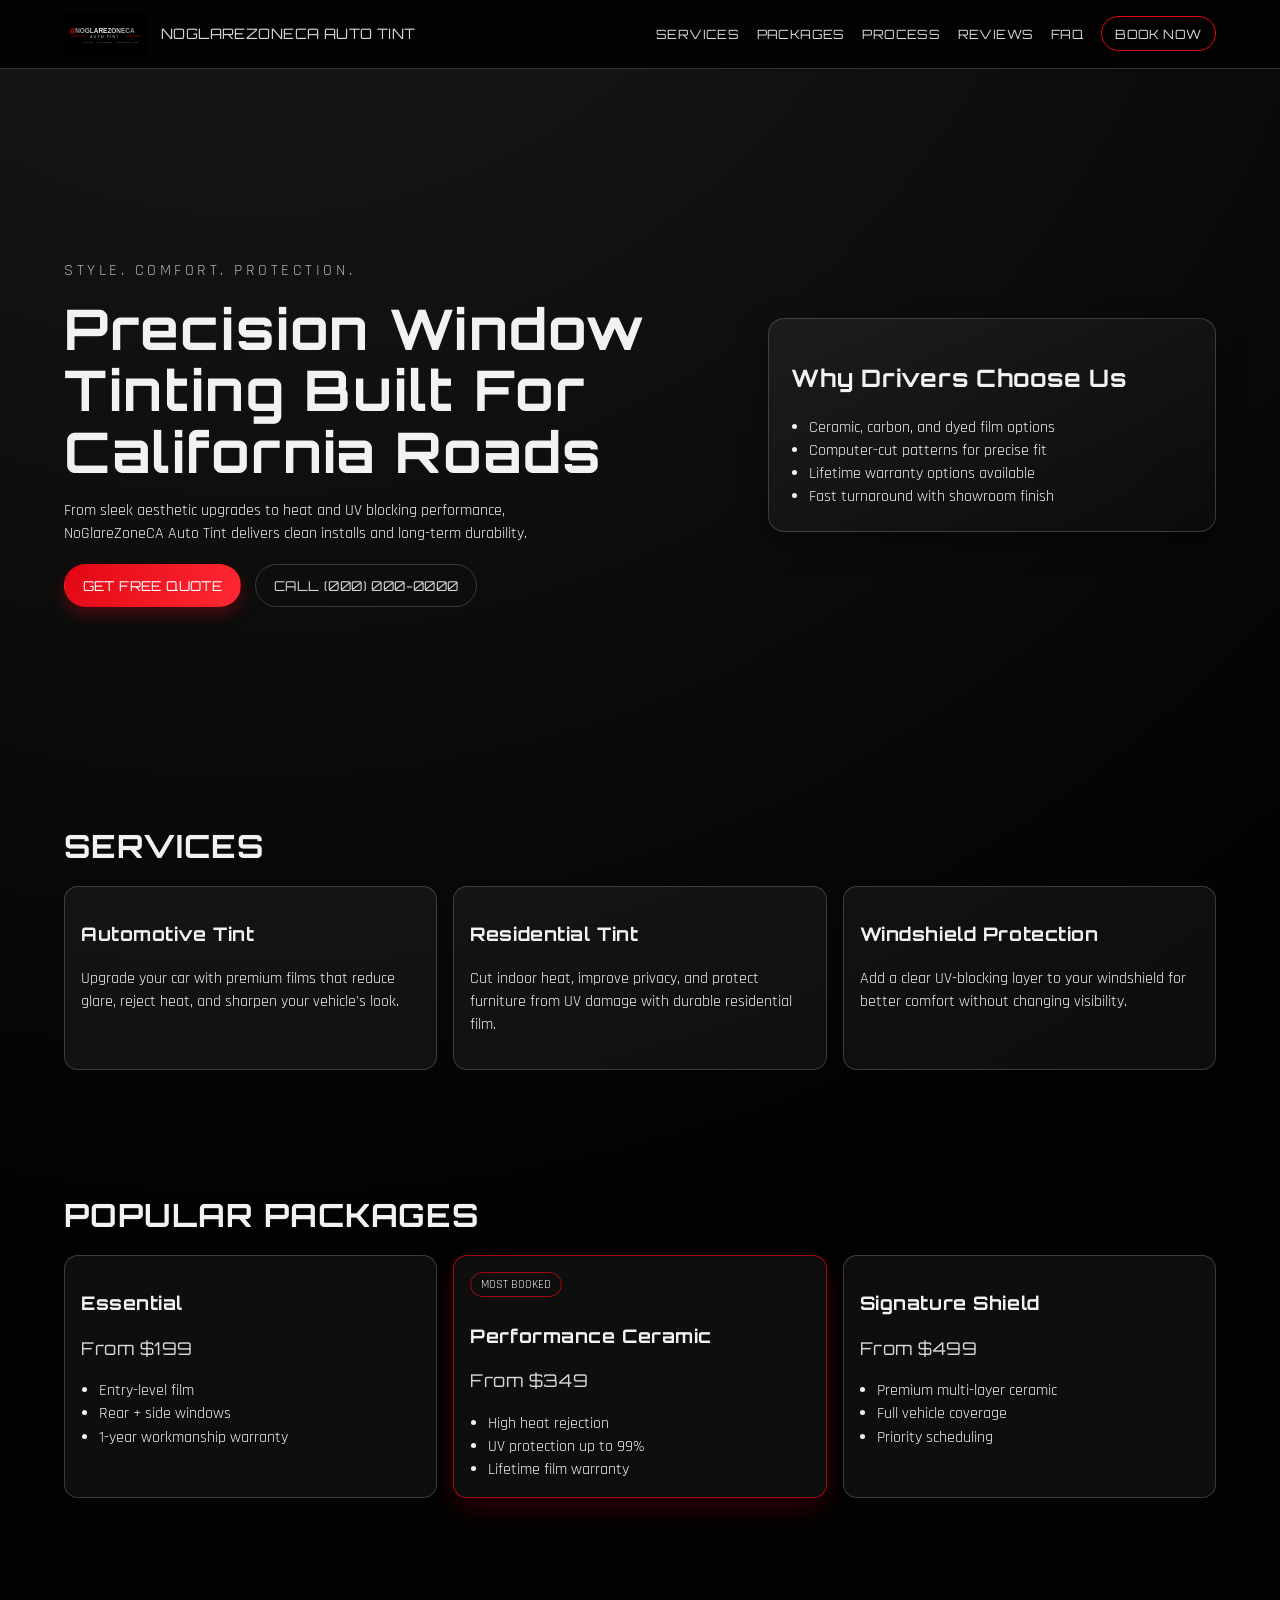
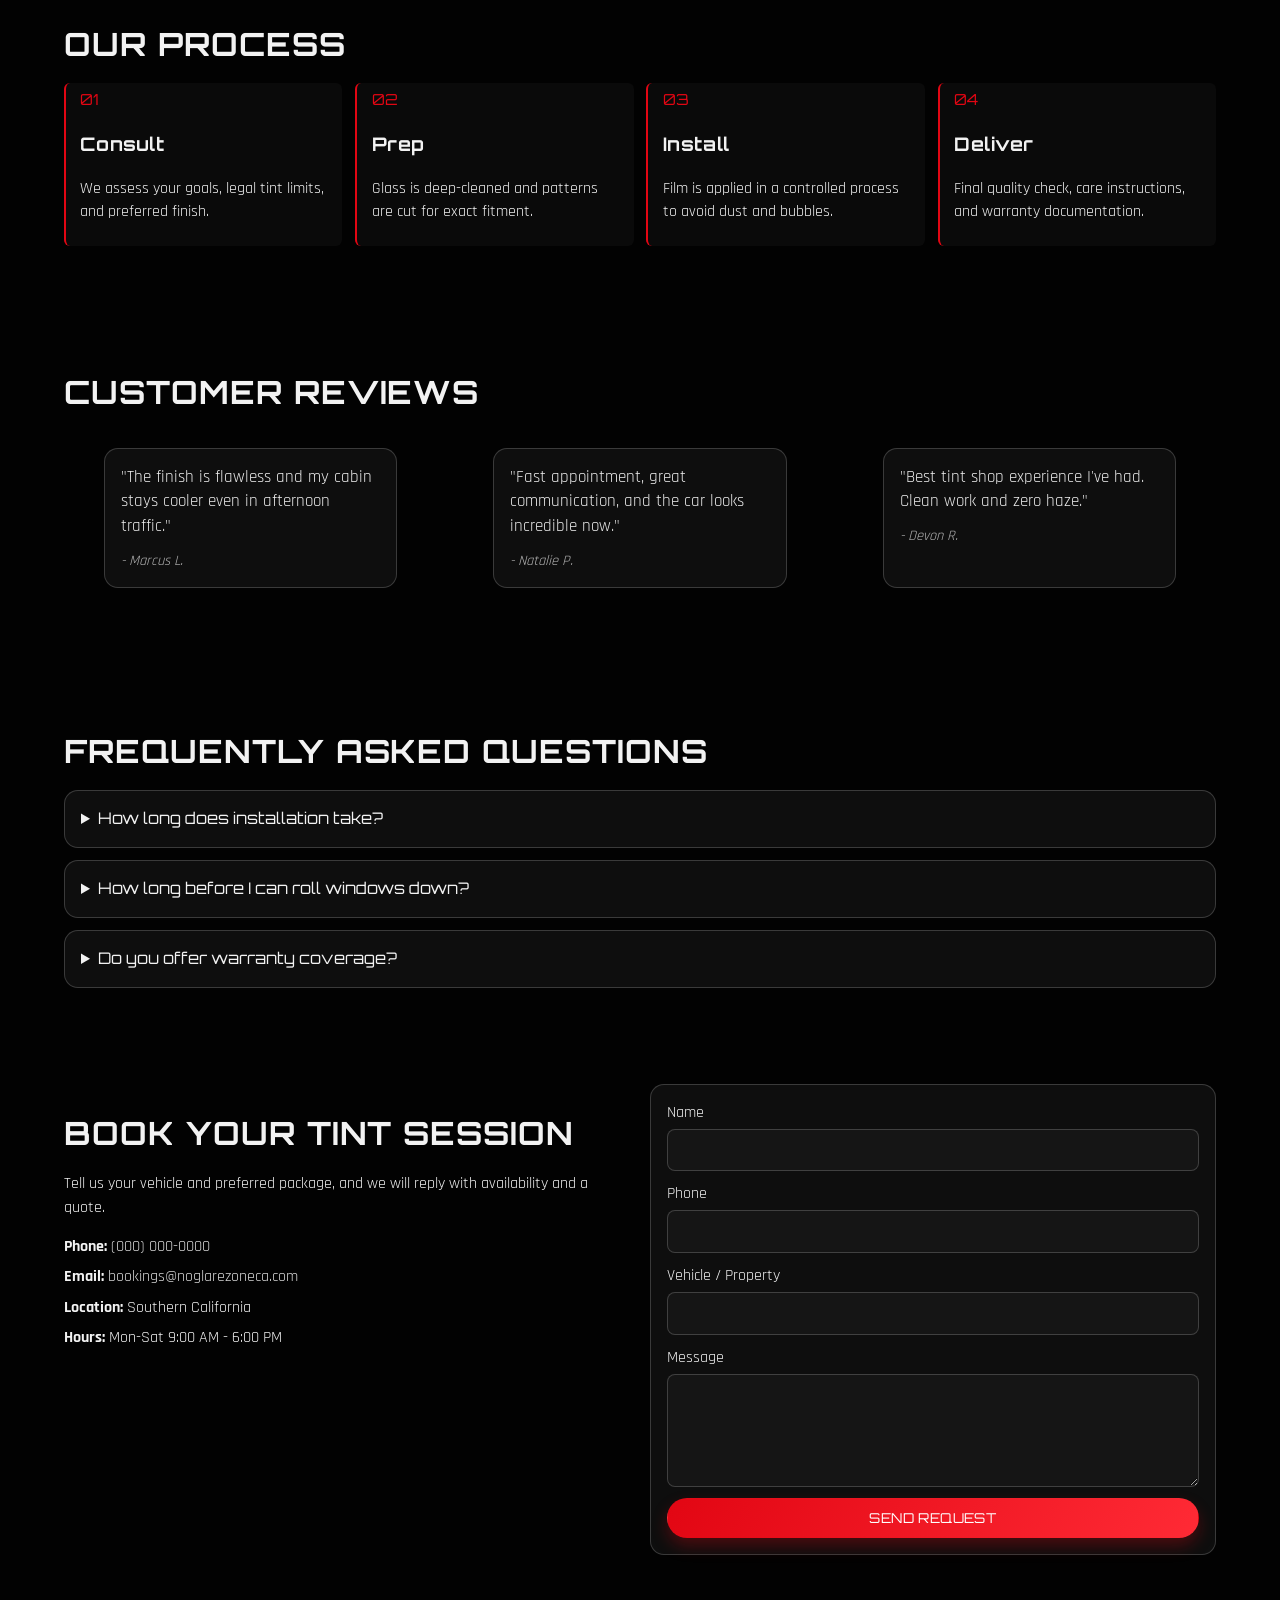
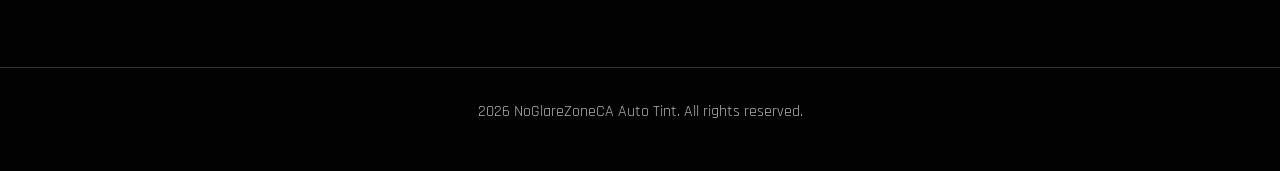
==== commit a7a0d61a: "Fix: Use logo placeholder to ensure logo displays on live site" ====
--- a/index.html
+++ b/index.html
@@ -20,7 +20,7 @@
       property="og:description"
       content="Professional window tinting with style, comfort, and protection."
     />
-    <meta property="og:image" content="assets/noglarezoneca-logo.png" />
+    <meta property="og:image" content="assets/logo-placeholder.svg" />
     <meta property="og:url" content="https://noglarezoneca.com" />
     <meta name="twitter:card" content="summary_large_image" />
     <link rel="preconnect" href="https://fonts.googleapis.com" />
@@ -53,7 +53,7 @@
       <a class="brand" href="#home" aria-label="NoGlareZoneCA Home">
         <img
           id="brandLogo"
-          src="assets/noglarezoneca-logo.png"
+          src="assets/logo-placeholder.svg"
           alt="NoGlareZoneCA Auto Tint logo"
           width="180"
           height="90"
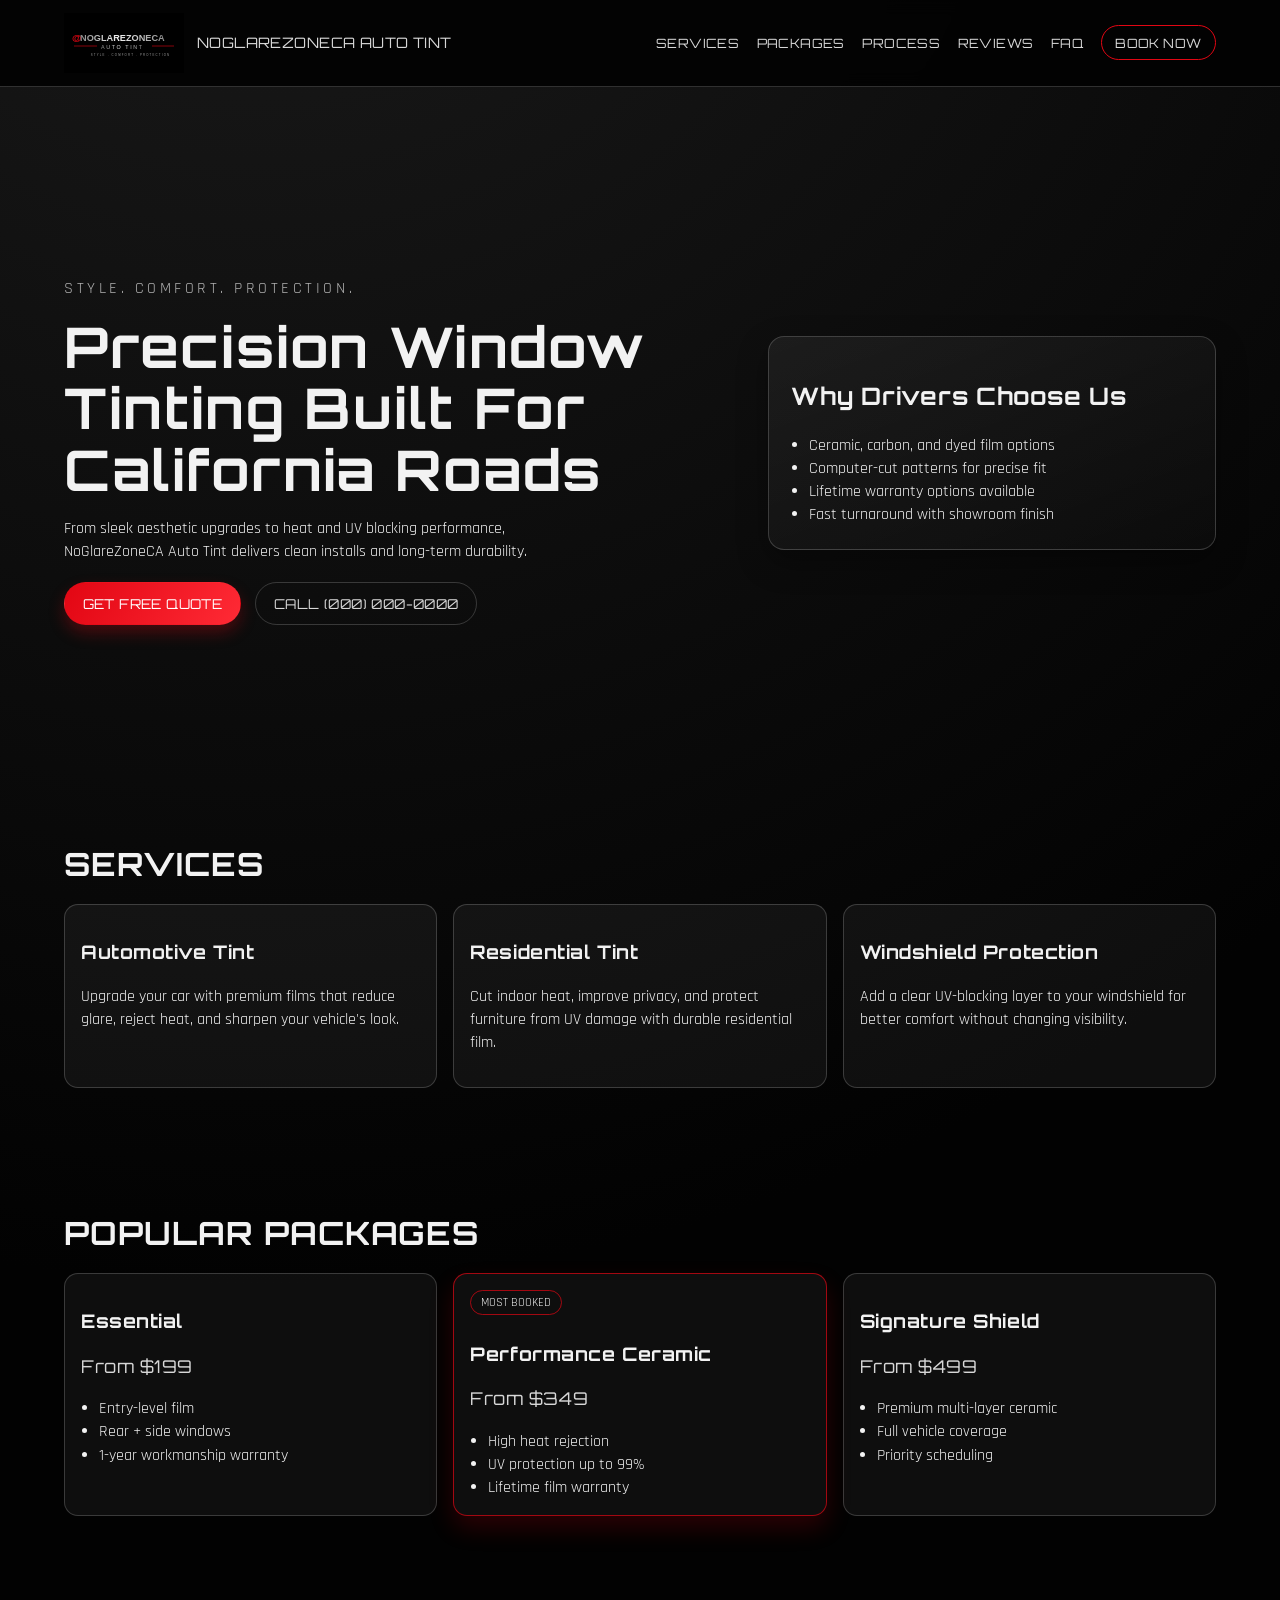
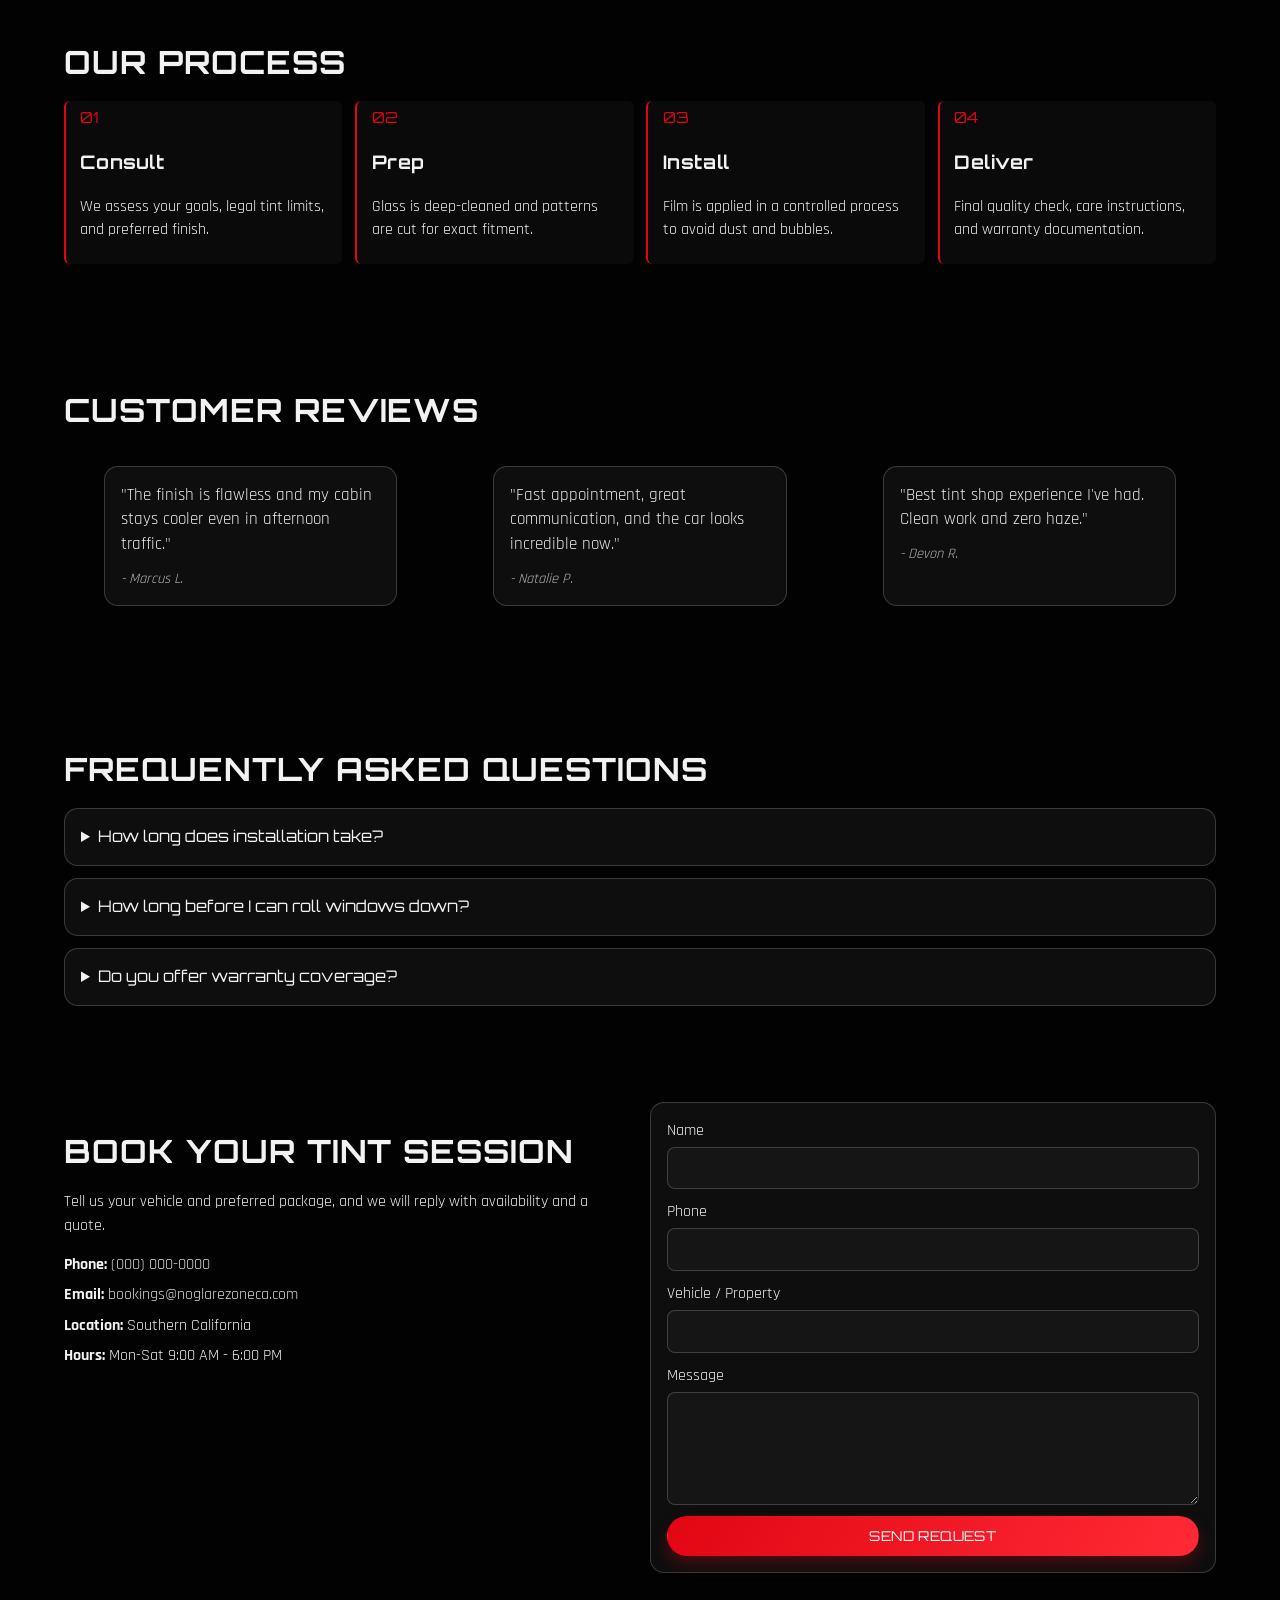
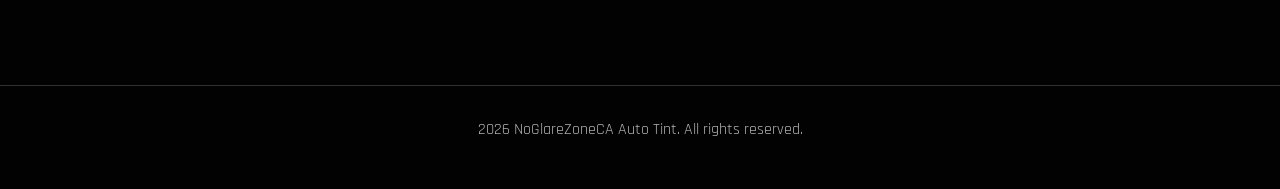
==== commit d77e4c5d: "Increase logo size for better visibility" ====
--- a/index.html
+++ b/index.html
@@ -55,8 +55,8 @@
           id="brandLogo"
           src="assets/logo-placeholder.svg"
           alt="NoGlareZoneCA Auto Tint logo"
-          width="180"
-          height="90"
+          width="240"
+          height="120"
         />
         <span>NoGlareZoneCA Auto Tint</span>
       </a>
--- a/styles.css
+++ b/styles.css
@@ -71,7 +71,7 @@
 
 .brand img {
   width: auto;
-  height: 42px;
+  height: 60px;
   object-fit: contain;
 }
 
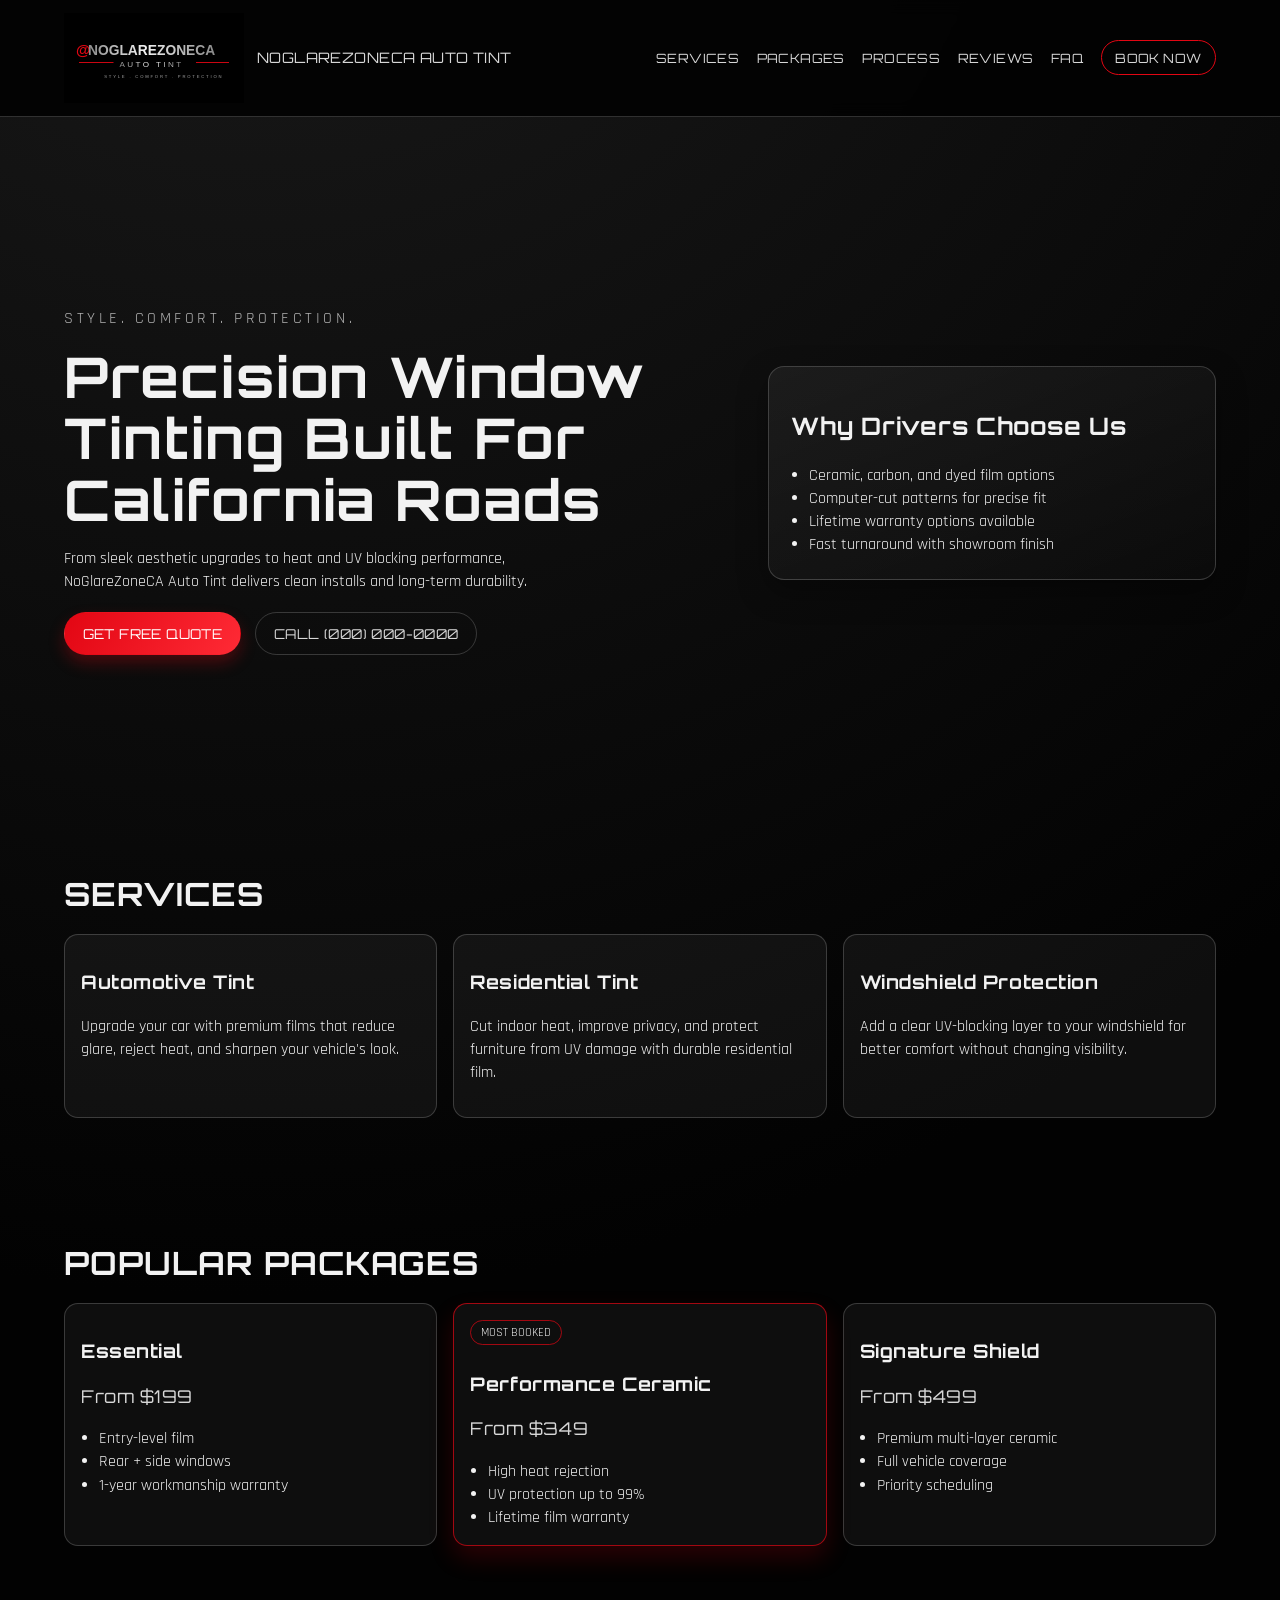
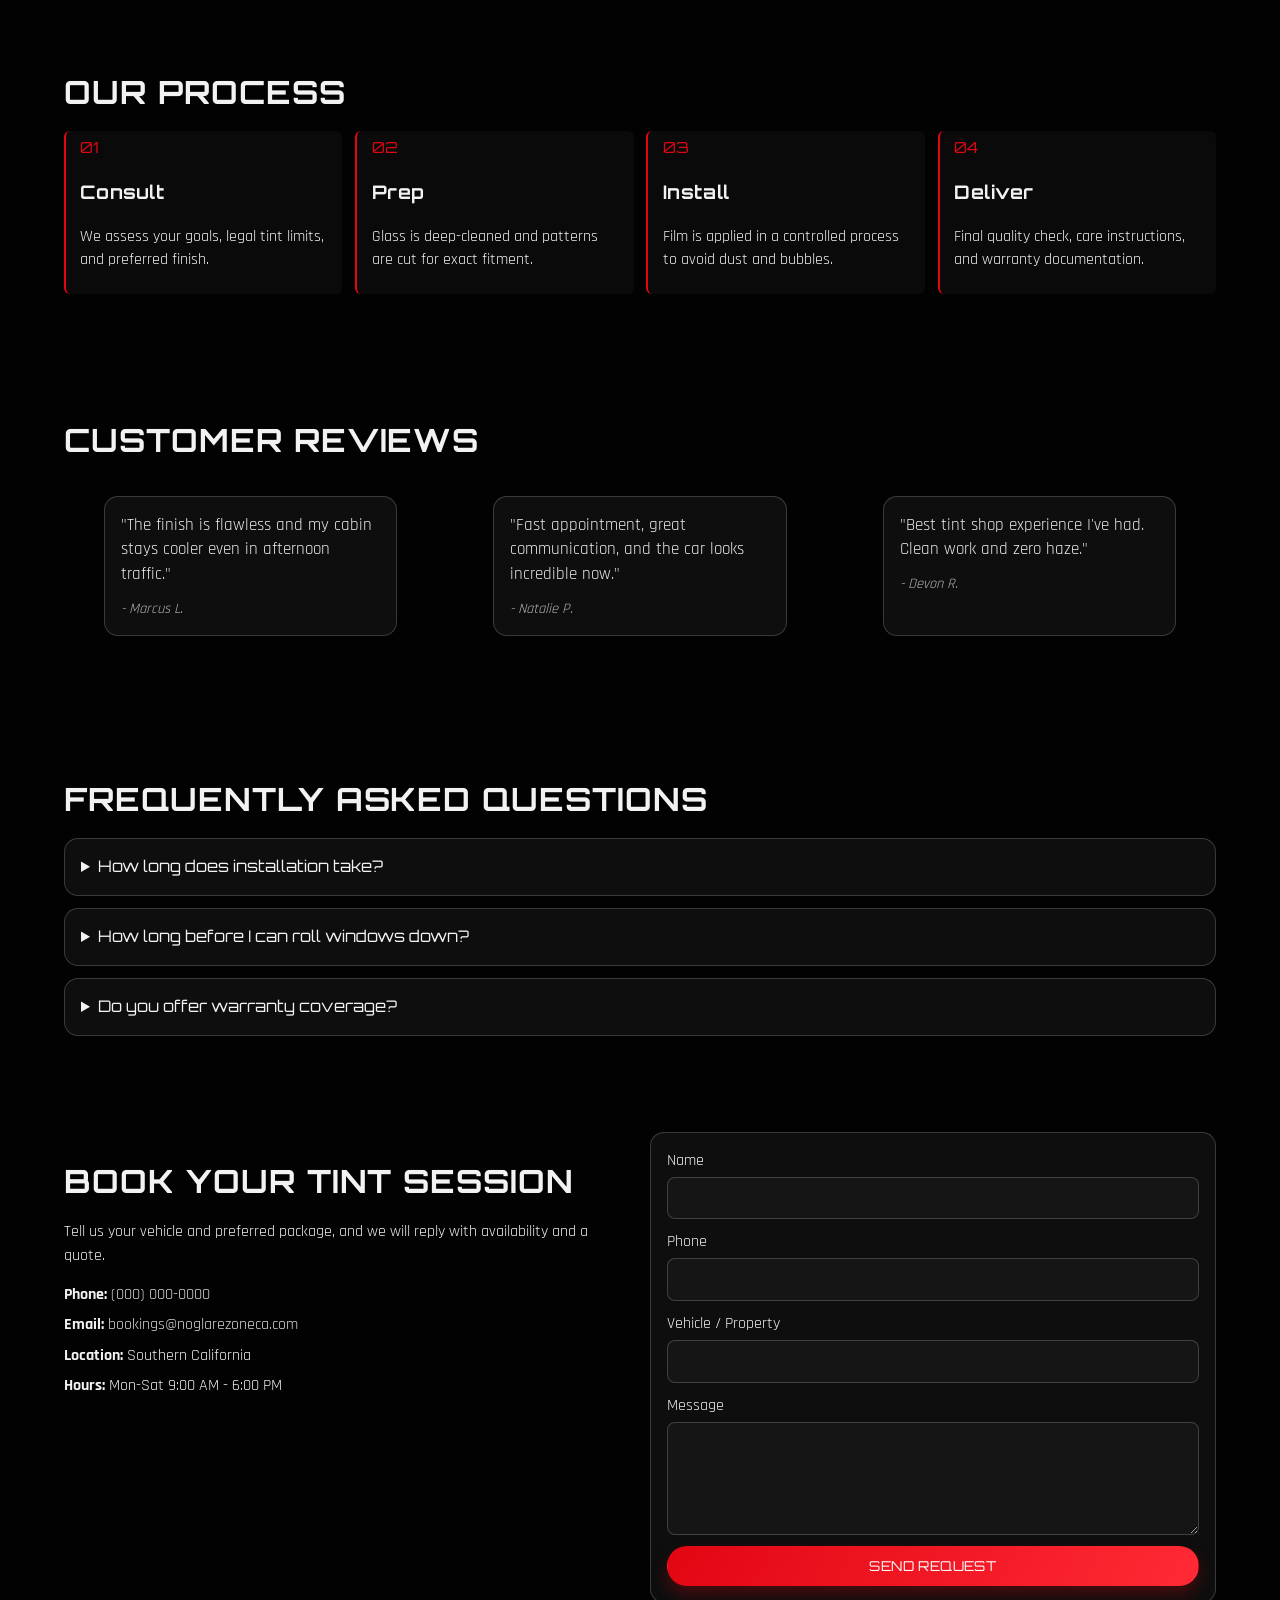
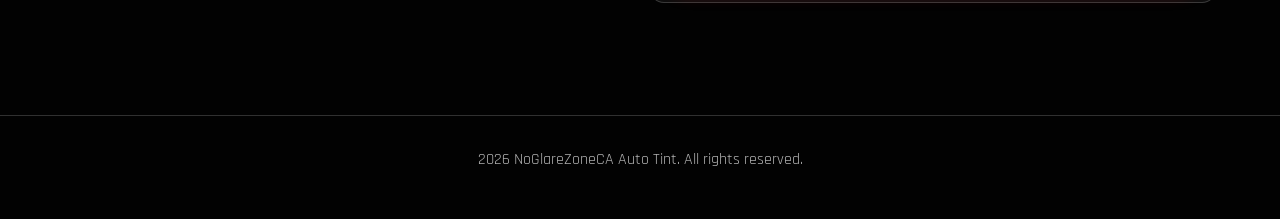
==== commit 552111eb: "Make logo even larger" ====
--- a/index.html
+++ b/index.html
@@ -31,7 +31,7 @@
     />
     <link rel="manifest" href="site.webmanifest" />
     <link rel="canonical" href="https://noglarezoneca.com" />
-    <link rel="stylesheet" href="styles.css" />
+    <link rel="stylesheet" href="styles.css?v=1.2" />
     <script type="application/ld+json">
       {
         "@context": "https://schema.org",
@@ -55,8 +55,8 @@
           id="brandLogo"
           src="assets/logo-placeholder.svg"
           alt="NoGlareZoneCA Auto Tint logo"
-          width="240"
-          height="120"
+          width="360"
+          height="180"
         />
         <span>NoGlareZoneCA Auto Tint</span>
       </a>
--- a/styles.css
+++ b/styles.css
@@ -71,7 +71,7 @@
 
 .brand img {
   width: auto;
-  height: 60px;
+  height: 90px;
   object-fit: contain;
 }
 
